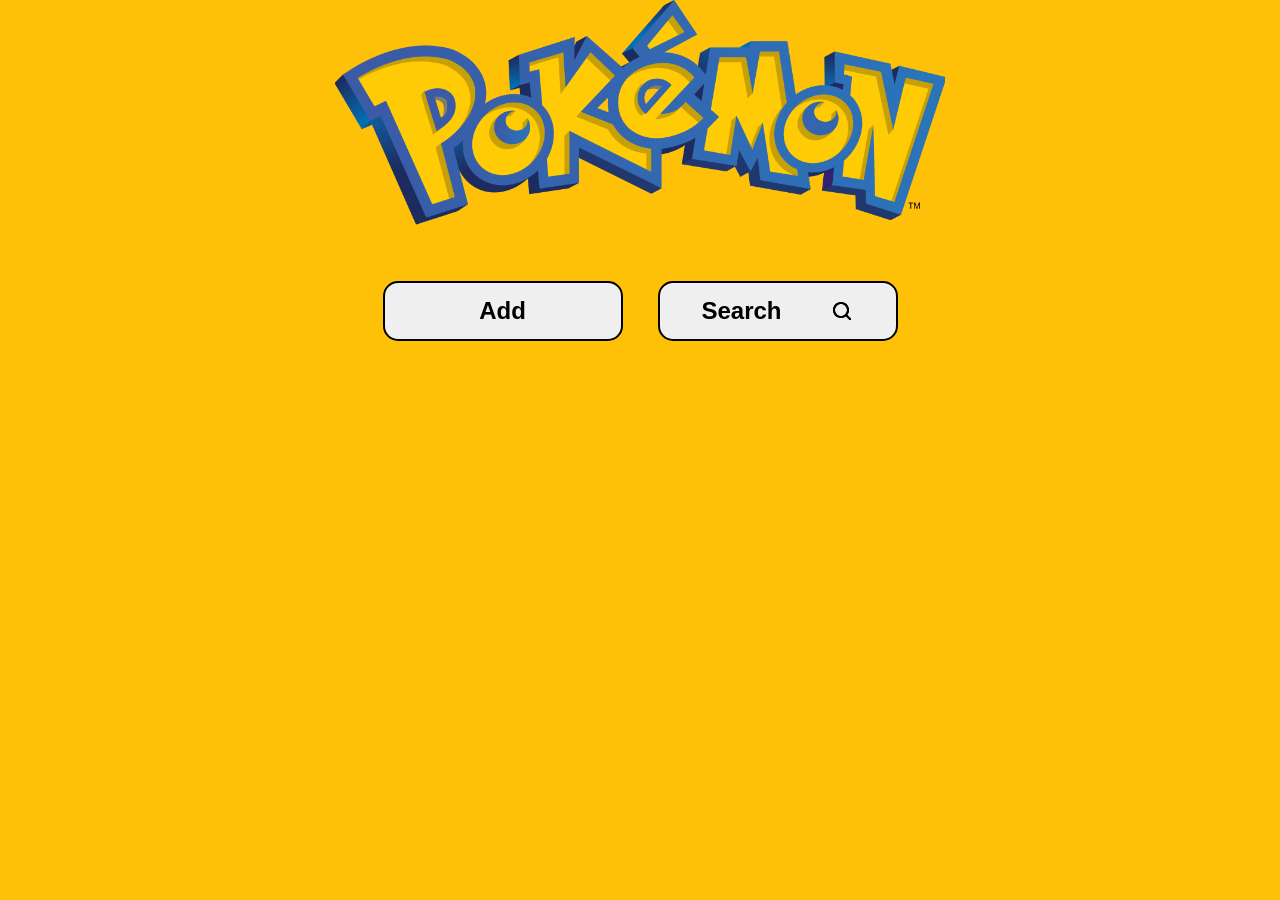
==== index.html @ 60874d77 "add" ====
<!DOCTYPE html>
<html lang="ru">
<head>
    <meta charset="UTF-8">
    <meta http-equiv="X-UA-Compatible" content="IE=edge">
    <meta name="viewport" content="width=device-width, initial-scale=1.0">
    <link rel="stylesheet" href="./css/main.css">
    <link href="https://cdn.jsdelivr.net/npm/bootstrap@5.1.3/dist/css/bootstrap.min.css" rel="stylesheet" integrity="sha384-1BmE4kWBq78iYhFldvKuhfTAU6auU8tT94WrHftjDbrCEXSU1oBoqyl2QvZ6jIW3" crossorigin="anonymous">

    <title>Document</title>
</head>

<body class="bg-warning ">
    <header>
        <div class="header_inner  d-flex justify-content-center">
            <h1><a href="/" class="logo"><svg width="610" height="225" viewBox="0 0 610 225" fill="none" xmlns="http://www.w3.org/2000/svg" xmlns:xlink="http://www.w3.org/1999/xlink">
                <rect width="610" height="225" fill="url(#pattern0)"/>
                <defs>
                <pattern id="pattern0" patternContentUnits="objectBoundingBox" width="1" height="1">
                <use xlink:href="#image0_1_24" transform="translate(-0.000934905) scale(0.000978388 0.00265252)"/>
                </pattern>
                <image id="image0_1_24" width="1024" height="377" xlink:href="[data-uri]"/>
                </defs>
                </svg>
                </a></h1>
        </div>
    </header>
    <section class="section-1">
            <div class="pokemon bg-warning">
    <div  class="pokemon_buttons p-5">
        <div data-btnadd class="addbutton">
        <button  class="pokemon_buttons_add">Add</button>
        </div>
        <div  data-btnsearch class="search"><button  class="pokemon_buttons_search"><a href="http://" style="text-decoration: none; color:black" >Search<svg class="mb-1 ms-5 search-item" width="24" height="24" viewBox="0 0 24 24" fill="none" xmlns="http://www.w3.org/2000/svg">
            <path fill-rule="evenodd" clip-rule="evenodd" d="M5 11C5 7.691 7.691 5 11 5C14.309 5 17 7.691 17 11C17 14.309 14.309 17 11 17C7.691 17 5 14.309 5 11ZM20.707 19.293L17.312 15.897C18.365 14.543 19 12.846 19 11C19 6.589 15.411 3 11 3C6.589 3 3 6.589 3 11C3 15.411 6.589 19 11 19C12.846 19 14.543 18.365 15.897 17.312L19.293 20.707C19.488 20.902 19.744 21 20 21C20.256 21 20.512 20.902 20.707 20.707C21.098 20.316 21.098 19.684 20.707 19.293Z" fill="black"/>
            <mask id="mask0_1_25" style="mask-type:luminance" maskUnits="userSpaceOnUse" x="3" y="3" width="19" height="18">
            <path fill-rule="evenodd" clip-rule="evenodd" d="M5 11C5 7.691 7.691 5 11 5C14.309 5 17 7.691 17 11C17 14.309 14.309 17 11 17C7.691 17 5 14.309 5 11ZM20.707 19.293L17.312 15.897C18.365 14.543 19 12.846 19 11C19 6.589 15.411 3 11 3C6.589 3 3 6.589 3 11C3 15.411 6.589 19 11 19C12.846 19 14.543 18.365 15.897 17.312L19.293 20.707C19.488 20.902 19.744 21 20 21C20.256 21 20.512 20.902 20.707 20.707C21.098 20.316 21.098 19.684 20.707 19.293Z" fill="white"/>
            </mask>
            <g mask="url(#mask0_1_25)">
            <rect width="24" height="24" fill="black"/>
            </g>
            </svg>
            </a></button></div>
        
    </div>
    <ul data-cards class="pokemon_cards">
    
    </ul>
</div>

</section>
<script src="./js/pokemon.js"></script>   
<script src="./js/app.js"></script>   
</body>
</html>
---- css/main.css ----
* {
  box-sizing: border-box;
}

body {
  margin: 0;
  padding: 0;
  @import url("https://fonts.googleapis.com/css2?family=Barlow:wght@400;700&family=Fraunces:opsz,wght@9..144,900&family=Quicksand:wght@700&family=Roboto:wght@400;500;700&family=Work+Sans:ital,wght@1,200&display=swap");
}

@media (max-width: 834px) {
  .header_inner {
    display: flex;
    flex-direction: row;
    align-items: center;
    justify-content: center;
    padding: 0px;
  }
}

.pokemon {
  display: flex;
  flex-direction: column;
  align-items: center;
}
.pokemon_buttons {
  display: flex;
  gap: 35px;
}
@media (max-width: 834px) {
  .pokemon_buttons {
    gap: 20px;
  }
}
@media (max-width: 375px) {
  .pokemon_buttons {
    gap: 10px;
  }
}
.pokemon_buttons_add {
  width: 240px;
  height: 60px;
  font-family: "Roboto", sans-serif;
  font-weight: 700;
  font-size: 24px;
  border: 2px solid #000000;
  border-radius: 15px;
}
@media (max-width: 834px) {
  .pokemon_buttons_add {
    width: 100px;
    height: 25px;
    display: flex;
    justify-content: center;
    align-items: center;
    font-size: 15px;
  }
}
.pokemon_buttons_search {
  width: 240px;
  height: 60px;
  font-family: "Roboto", sans-serif;
  font-weight: 700;
  font-size: 24px;
  border: 2px solid #000000;
  border-radius: 15px;
}
@media (max-width: 834px) {
  .pokemon_buttons_search {
    padding: 0;
    margin: 0;
    width: 100px;
    height: 25px;
    display: flex;
    justify-content: center;
    align-items: center;
    font-size: 10px;
  }
}
@media (max-width: 834px) and (max-width: 834px) {
  .pokemon_buttons_search .search-item {
    width: 10px;
    height: 10px;
    margin-right: 3px;
  }
}
.pokemon_cards {
  display: flex;
  flex-wrap: wrap;
  justify-content: space-around;
  gap: 25px;
}
.pokemon_cards li {
  display: flex;
  flex-direction: column;
  text-decoration: none;
  width: 307px;
  height: 423px;
  background: #ffffff;
  border: 2px solid #000000;
  border-radius: 20px;
  position: relative;
}
.pokemon_cards li .textcontent {
  display: flex;
  flex-direction: column;
  border-top: 2px solid black;
  width: 307px;
  position: absolute;
  bottom: 0px;
  padding: 30px;
  line-height: 28px;
}
.pokemon_cards li .textcontent .name {
  font-family: "Roboto", sans-serif;
  font-weight: 700;
  font-size: 24px;
  margin-bottom: 0;
}
.pokemon_cards li .textcontent .name2 {
  font-family: "Roboto", sans-serif;
  font-weight: 500;
  font-size: 20px;
}
.pokemon_cards li .textcontent .weight {
  font-family: "Roboto", sans-serif;
  font-weight: 700;
  font-size: 24px;
}
.pokemon_cards li .imgcontent {
  display: flex;
  justify-content: center;
  align-items: center;
  padding-top: 50px;
}
.pokemon_cards li .imgcontent .img {
  display: flex;
  width: 157px;
  height: 157px;
}/*# sourceMappingURL=main.css.map */
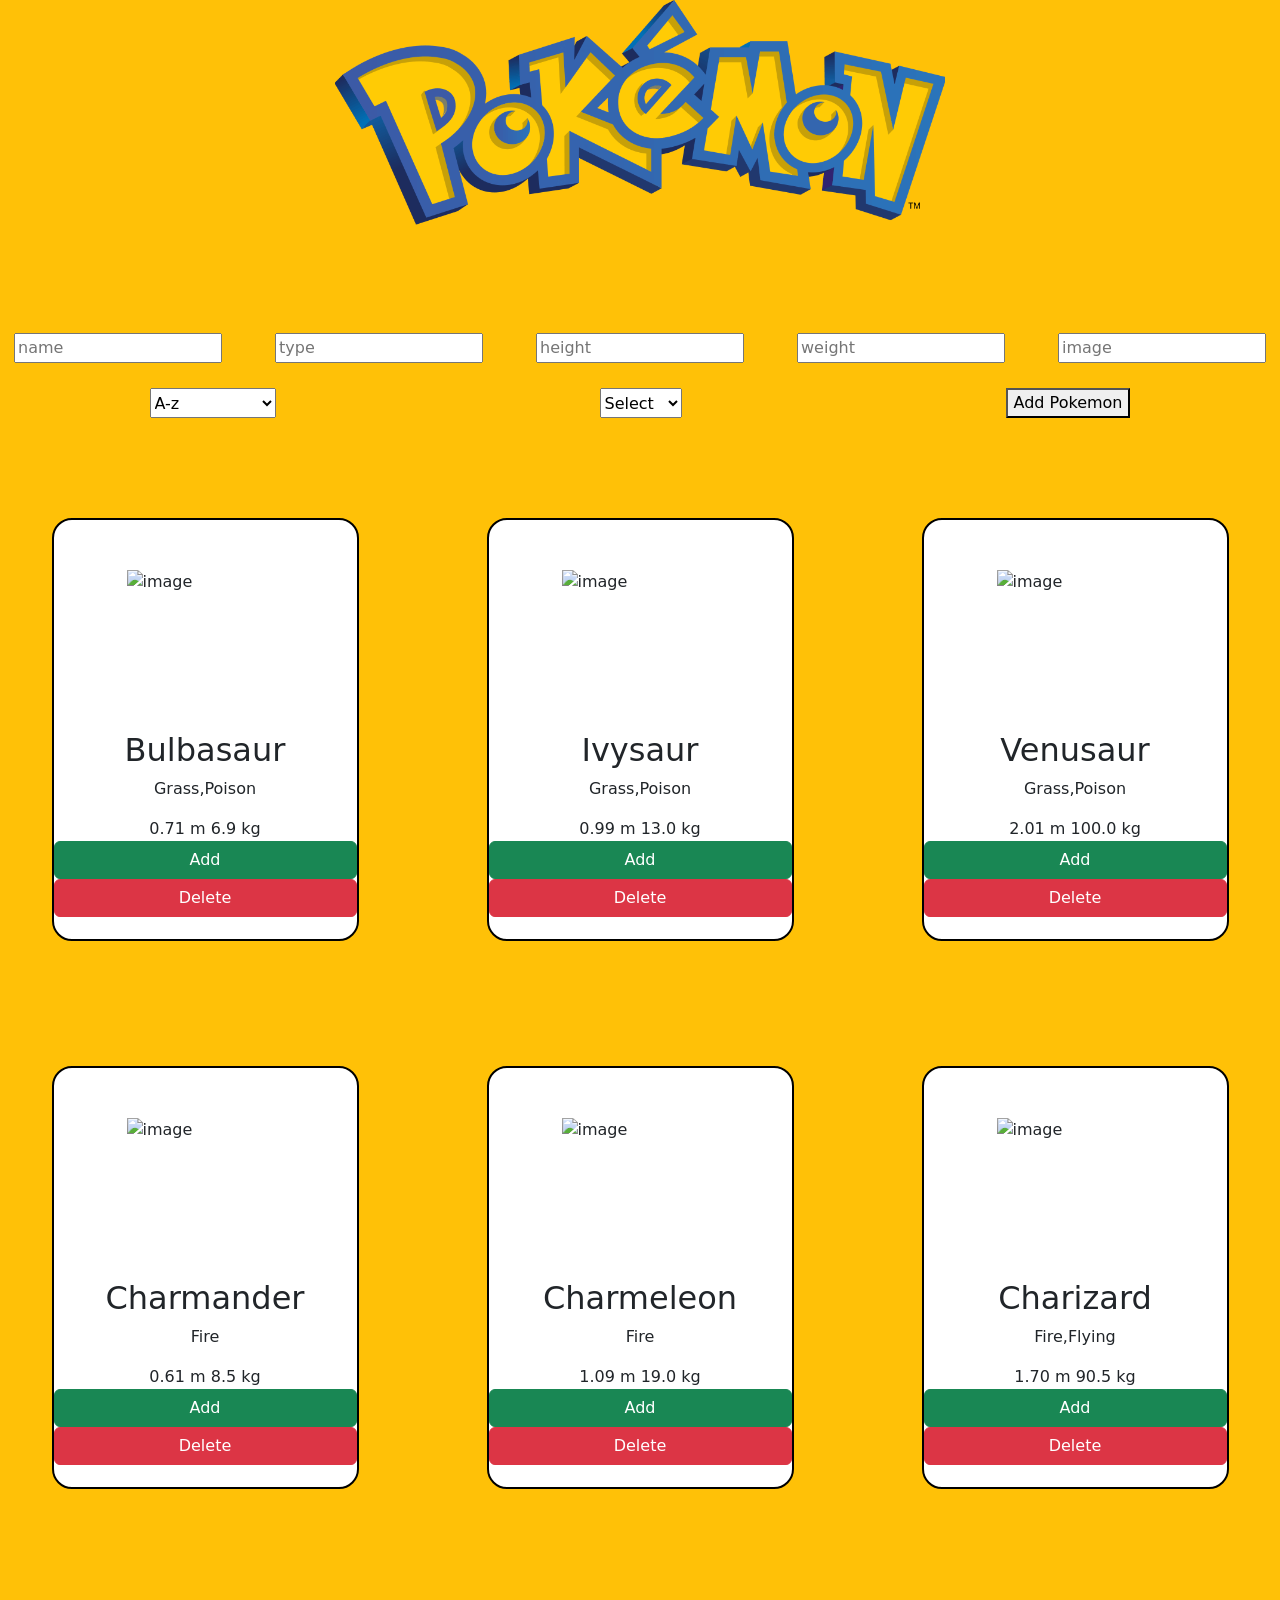
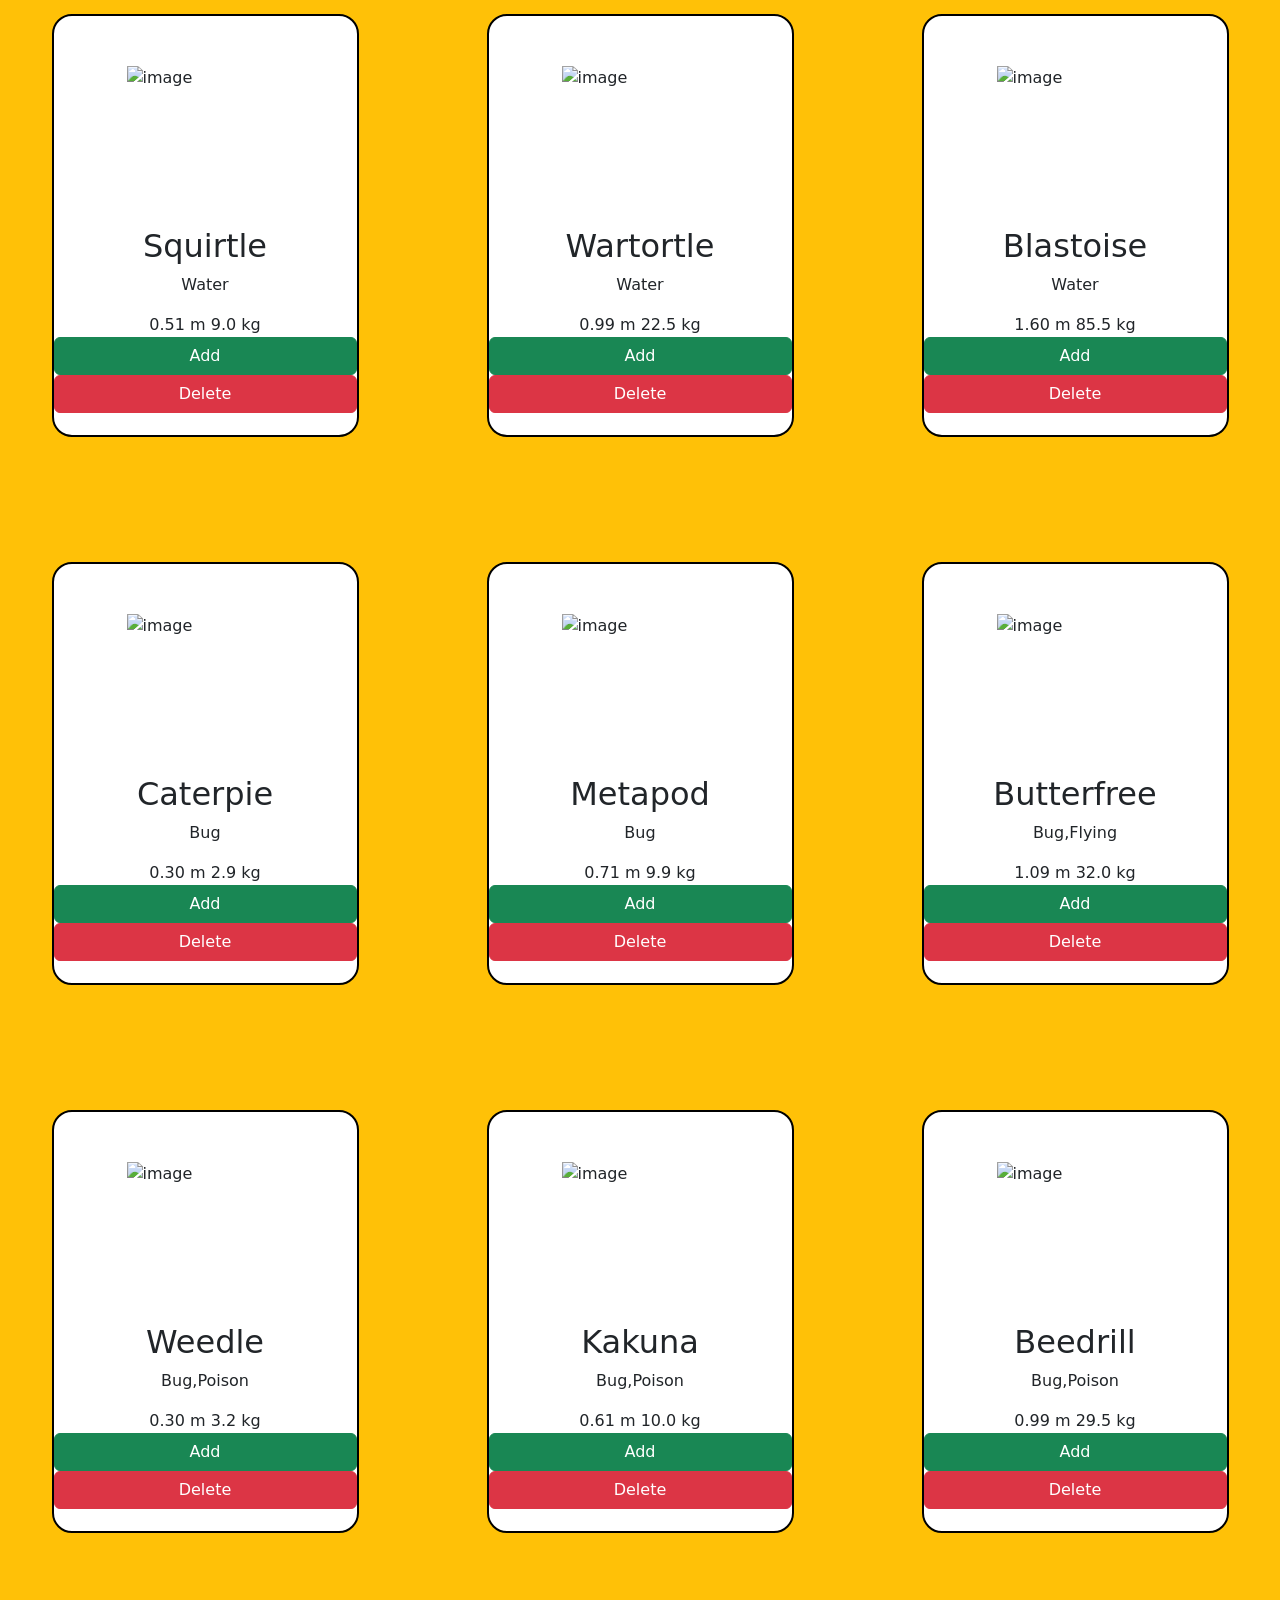
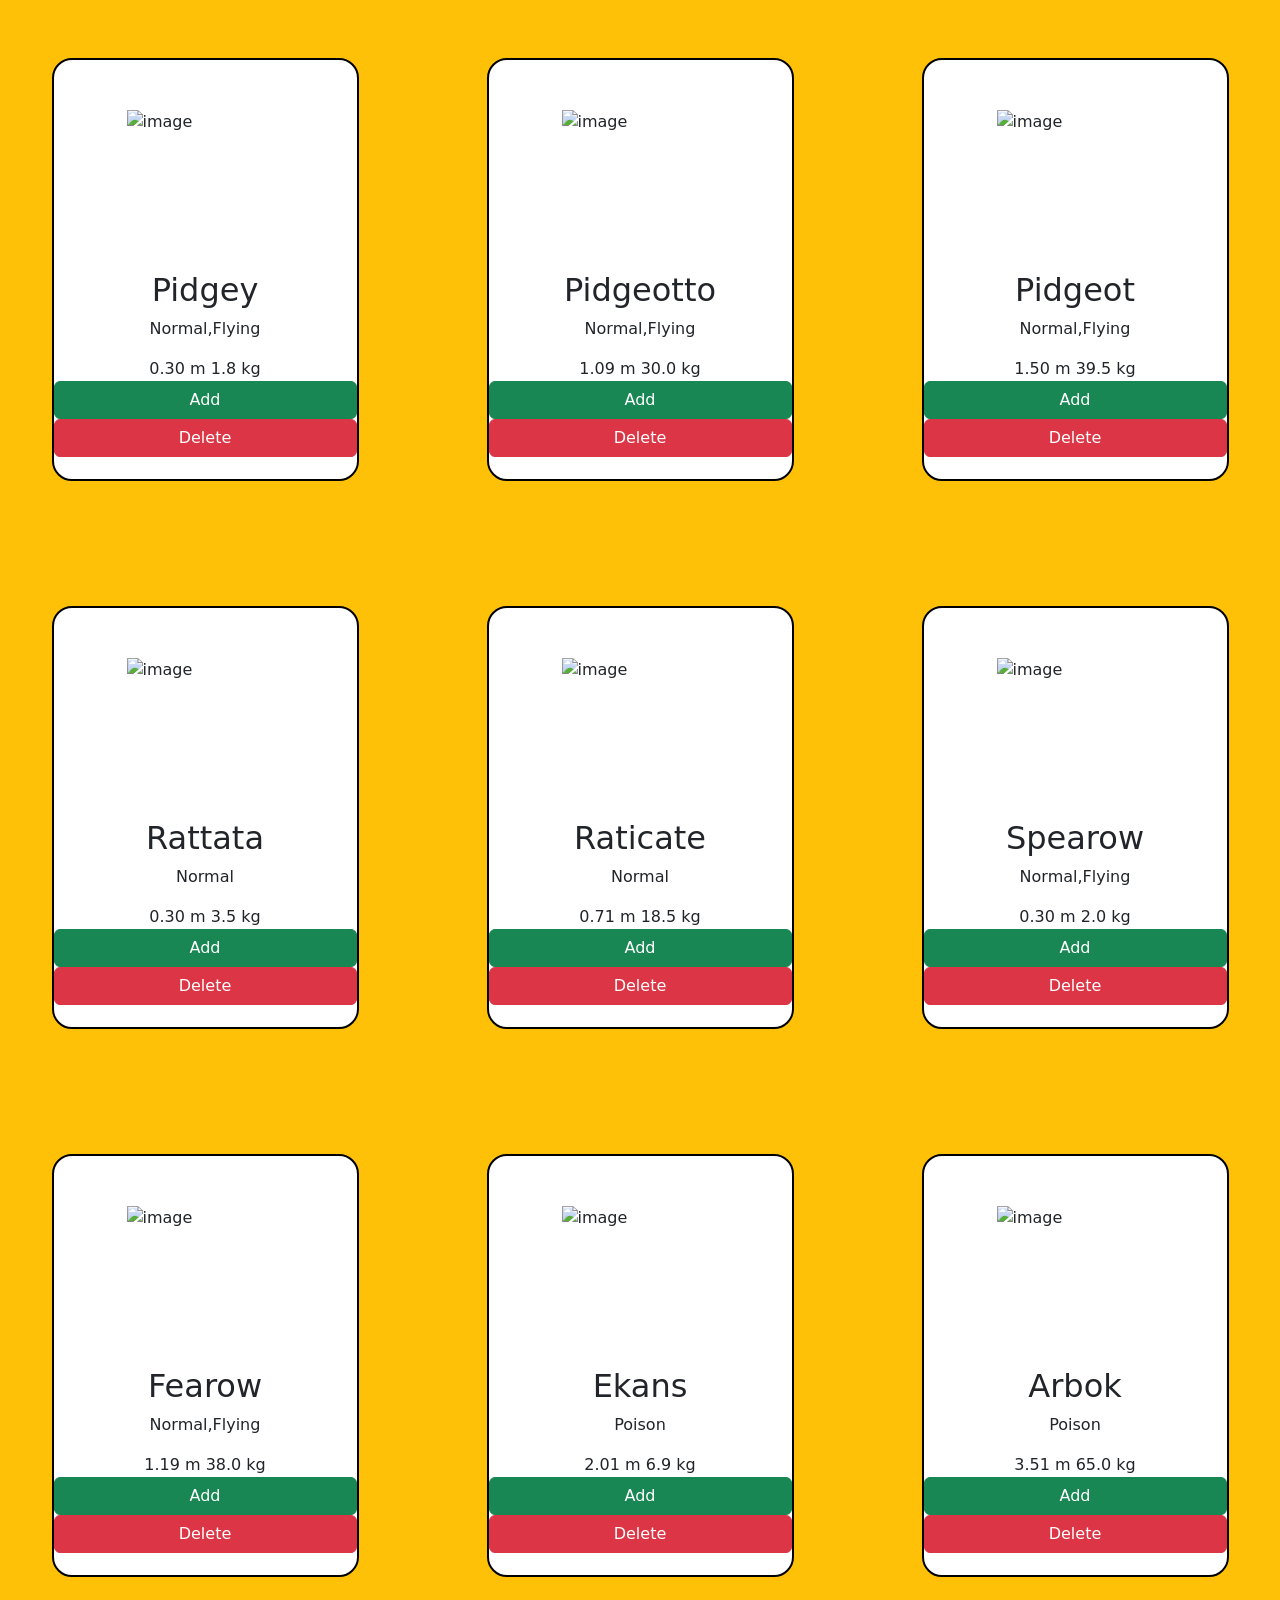
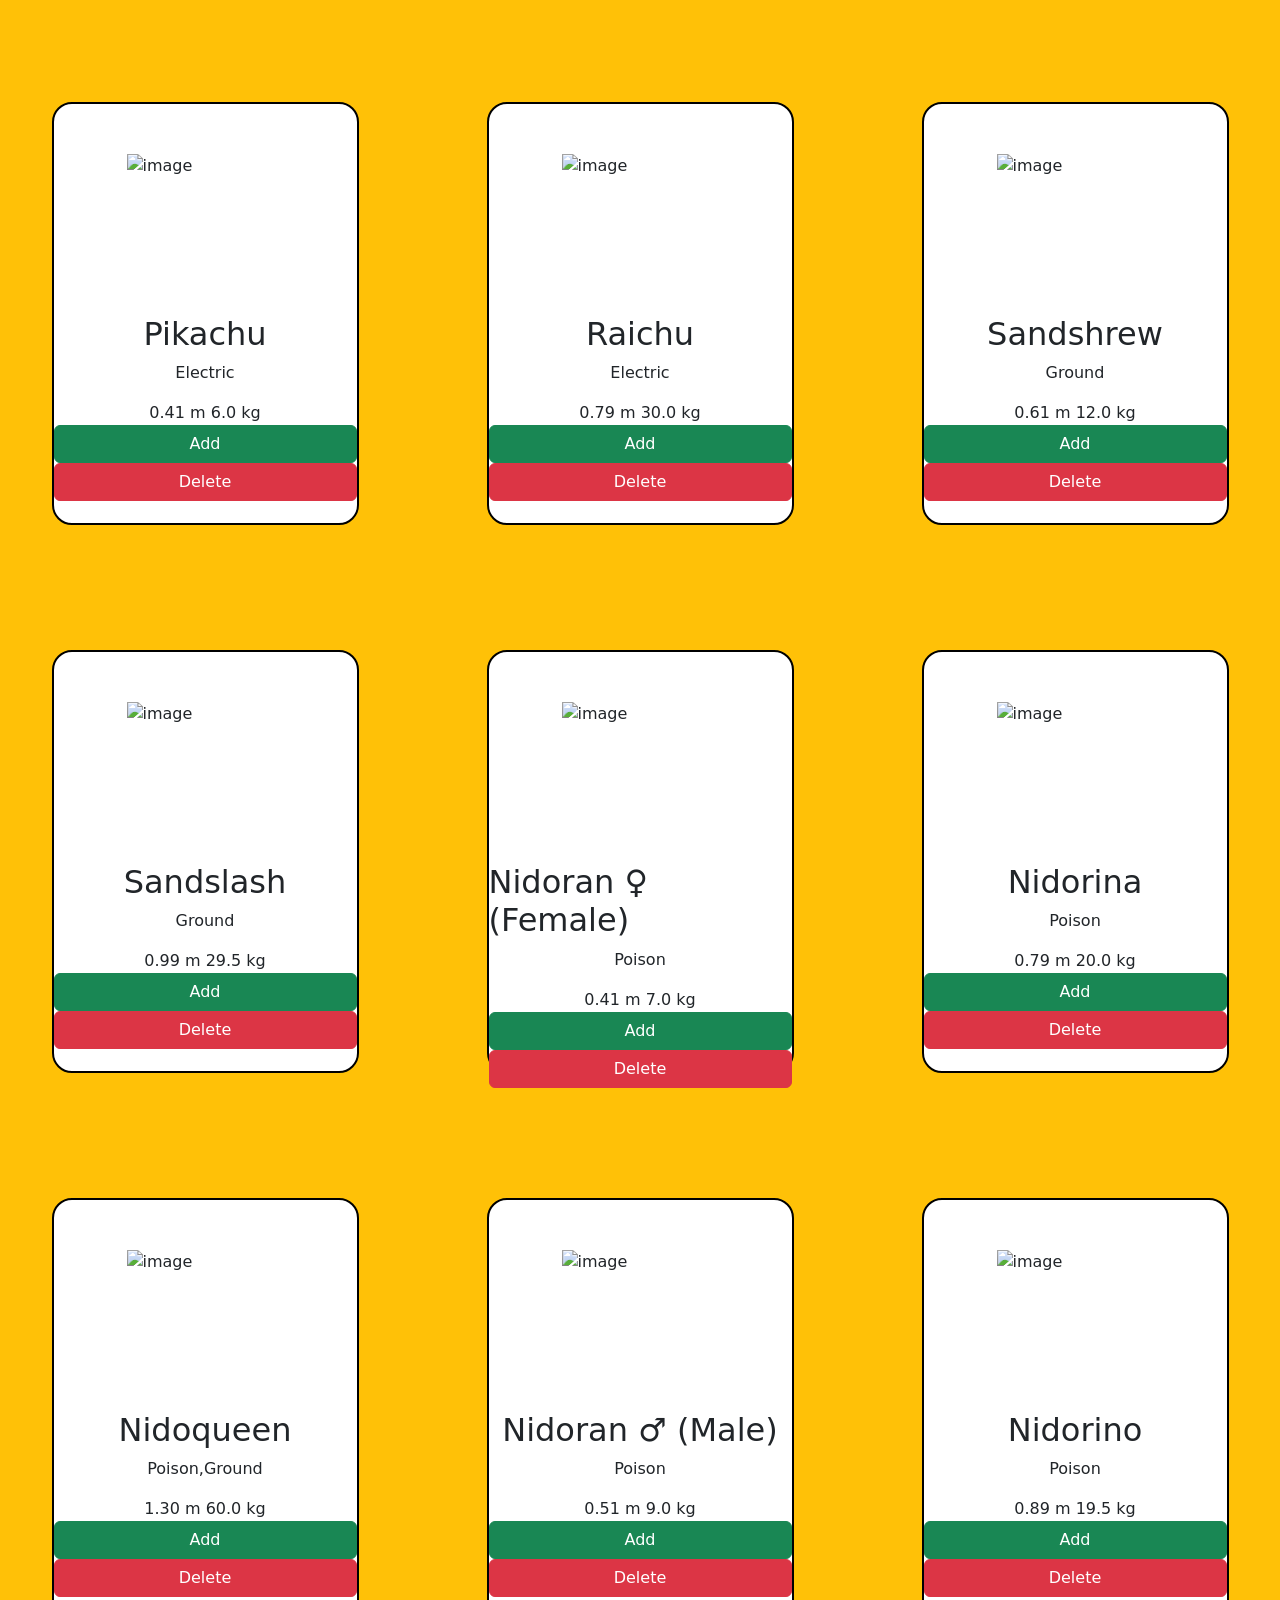
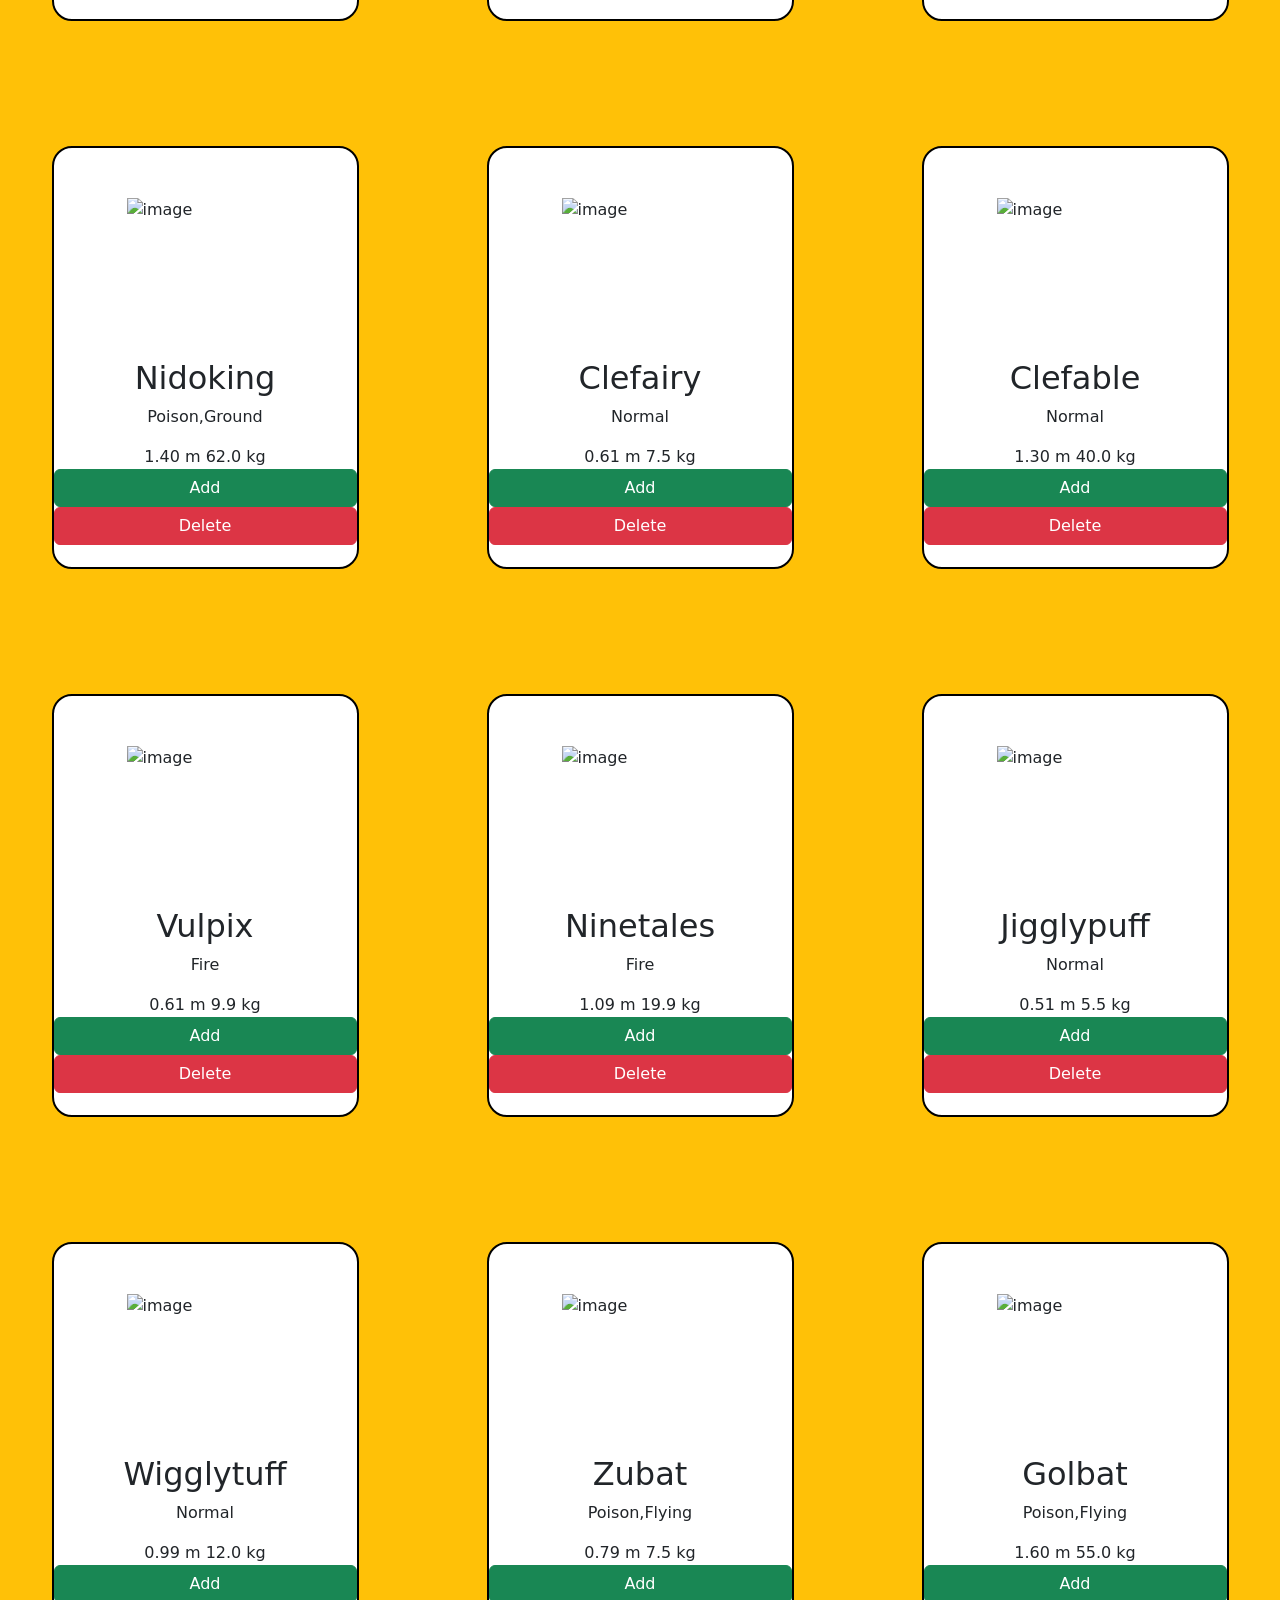
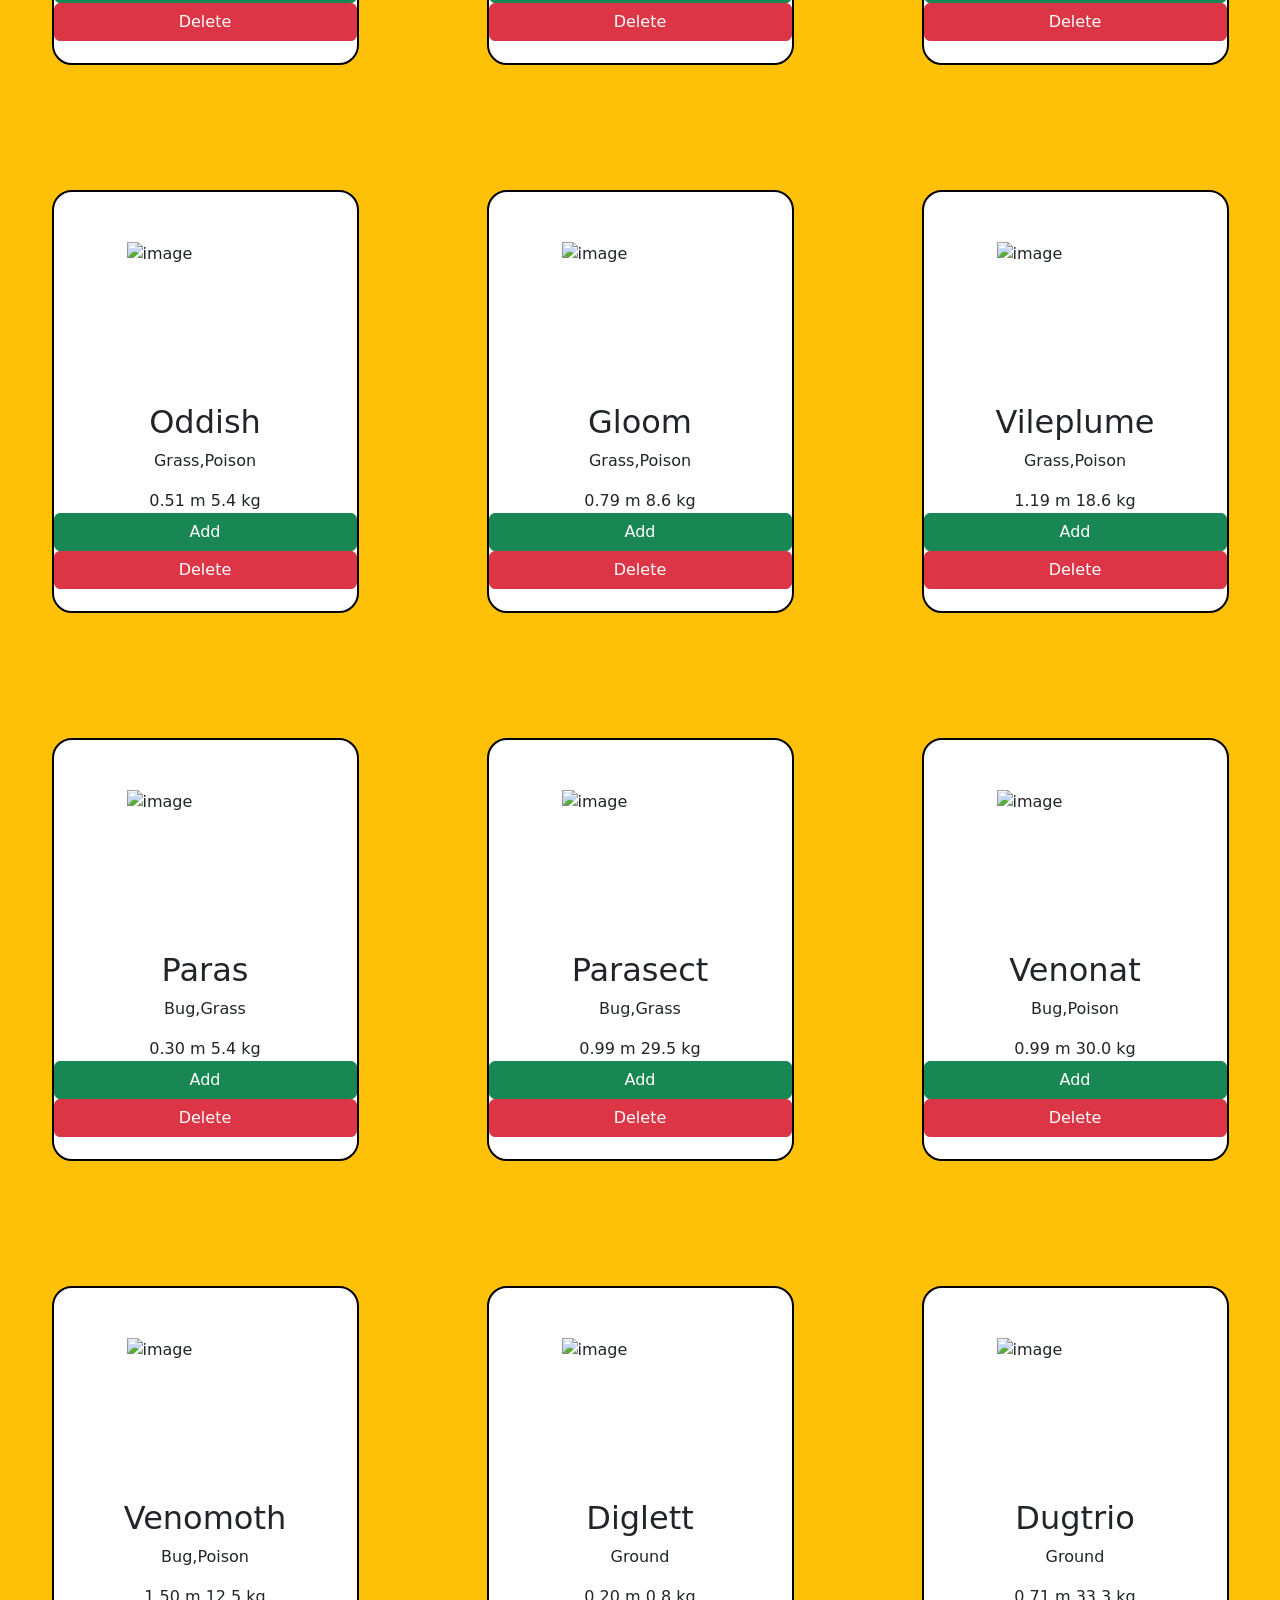
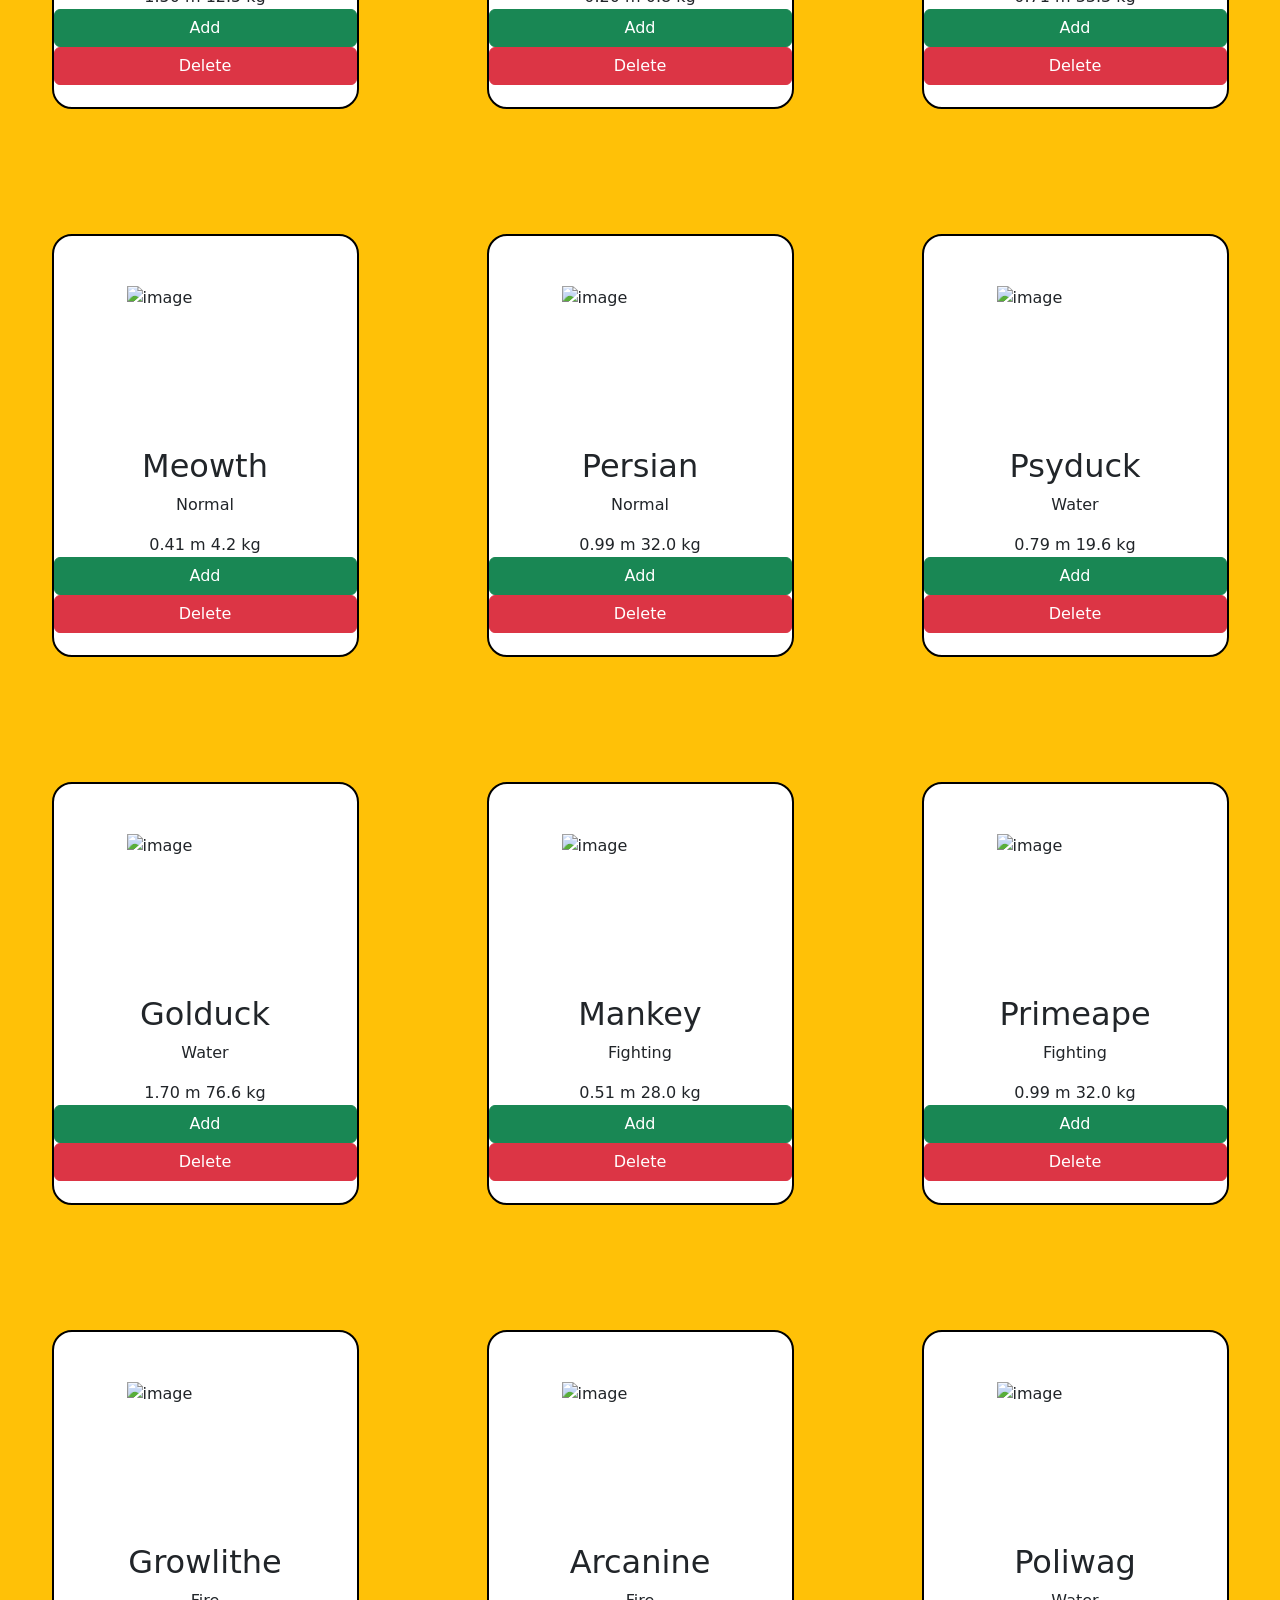
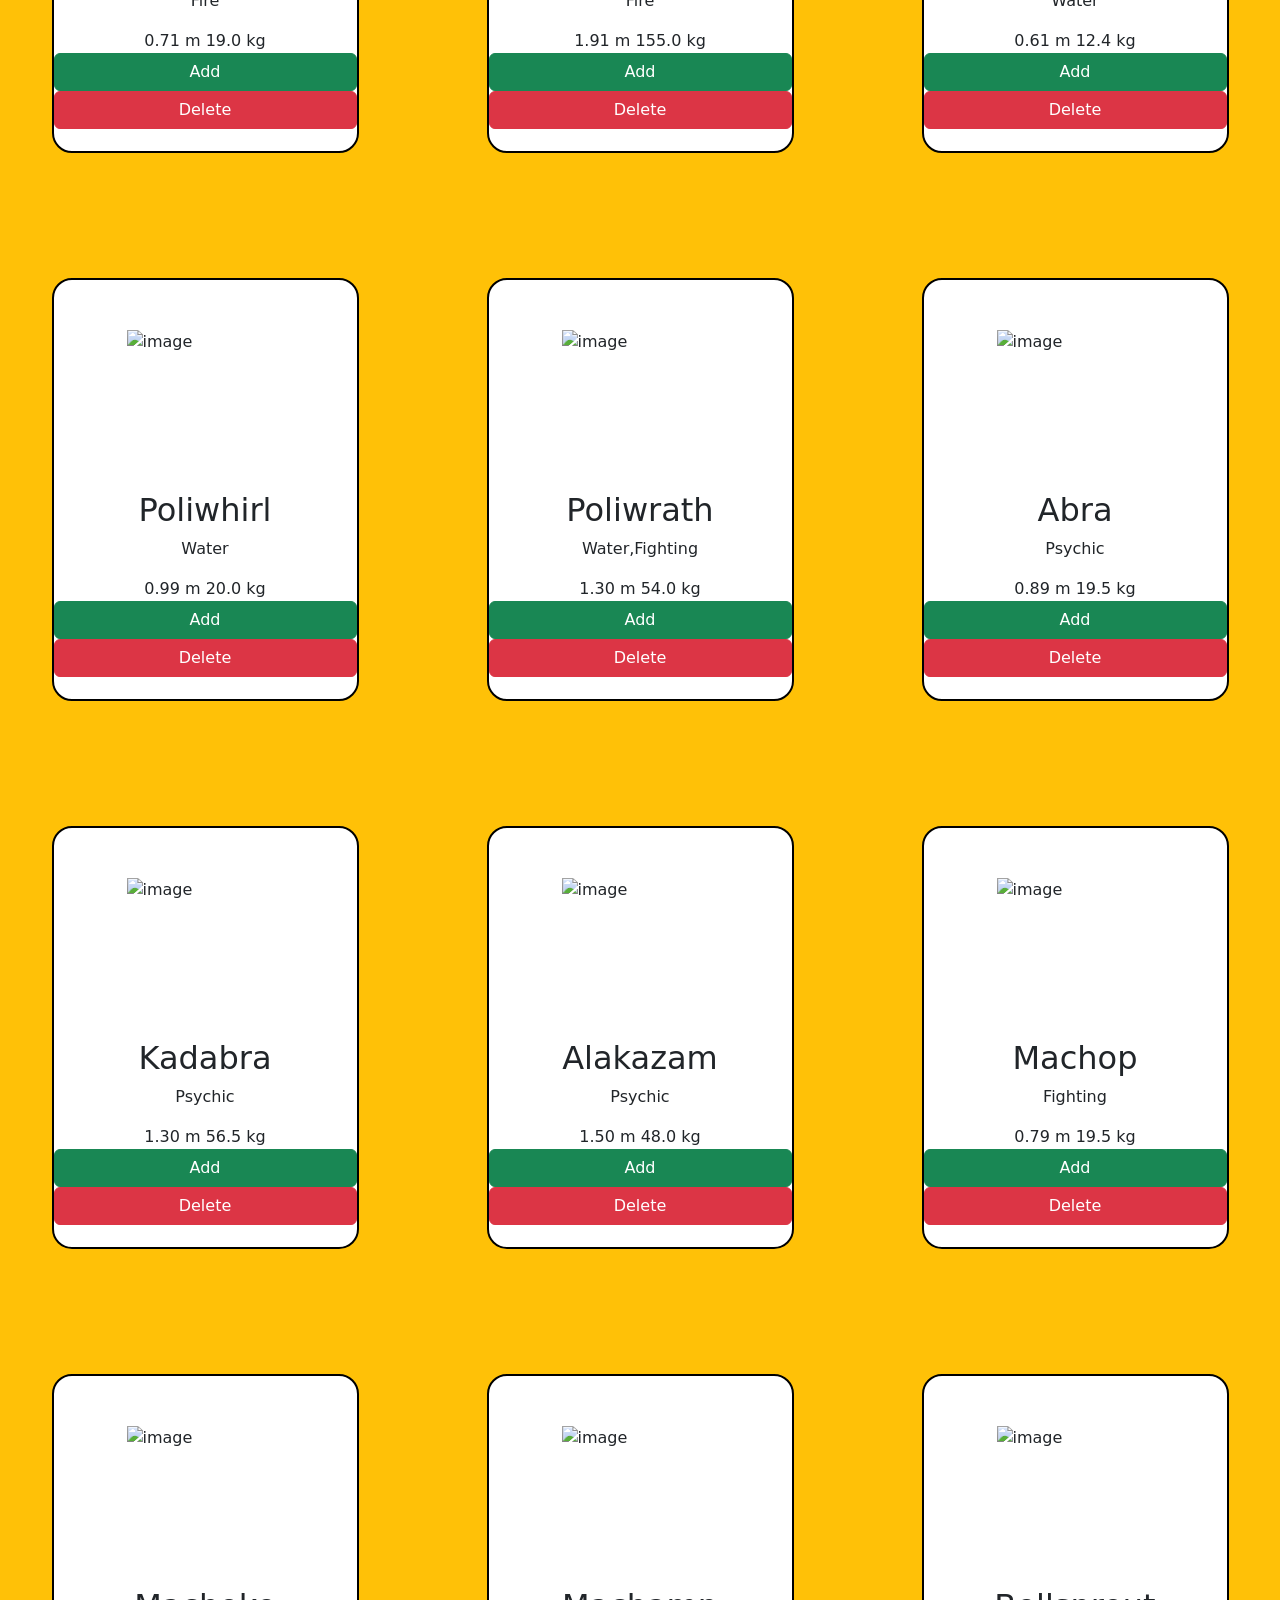
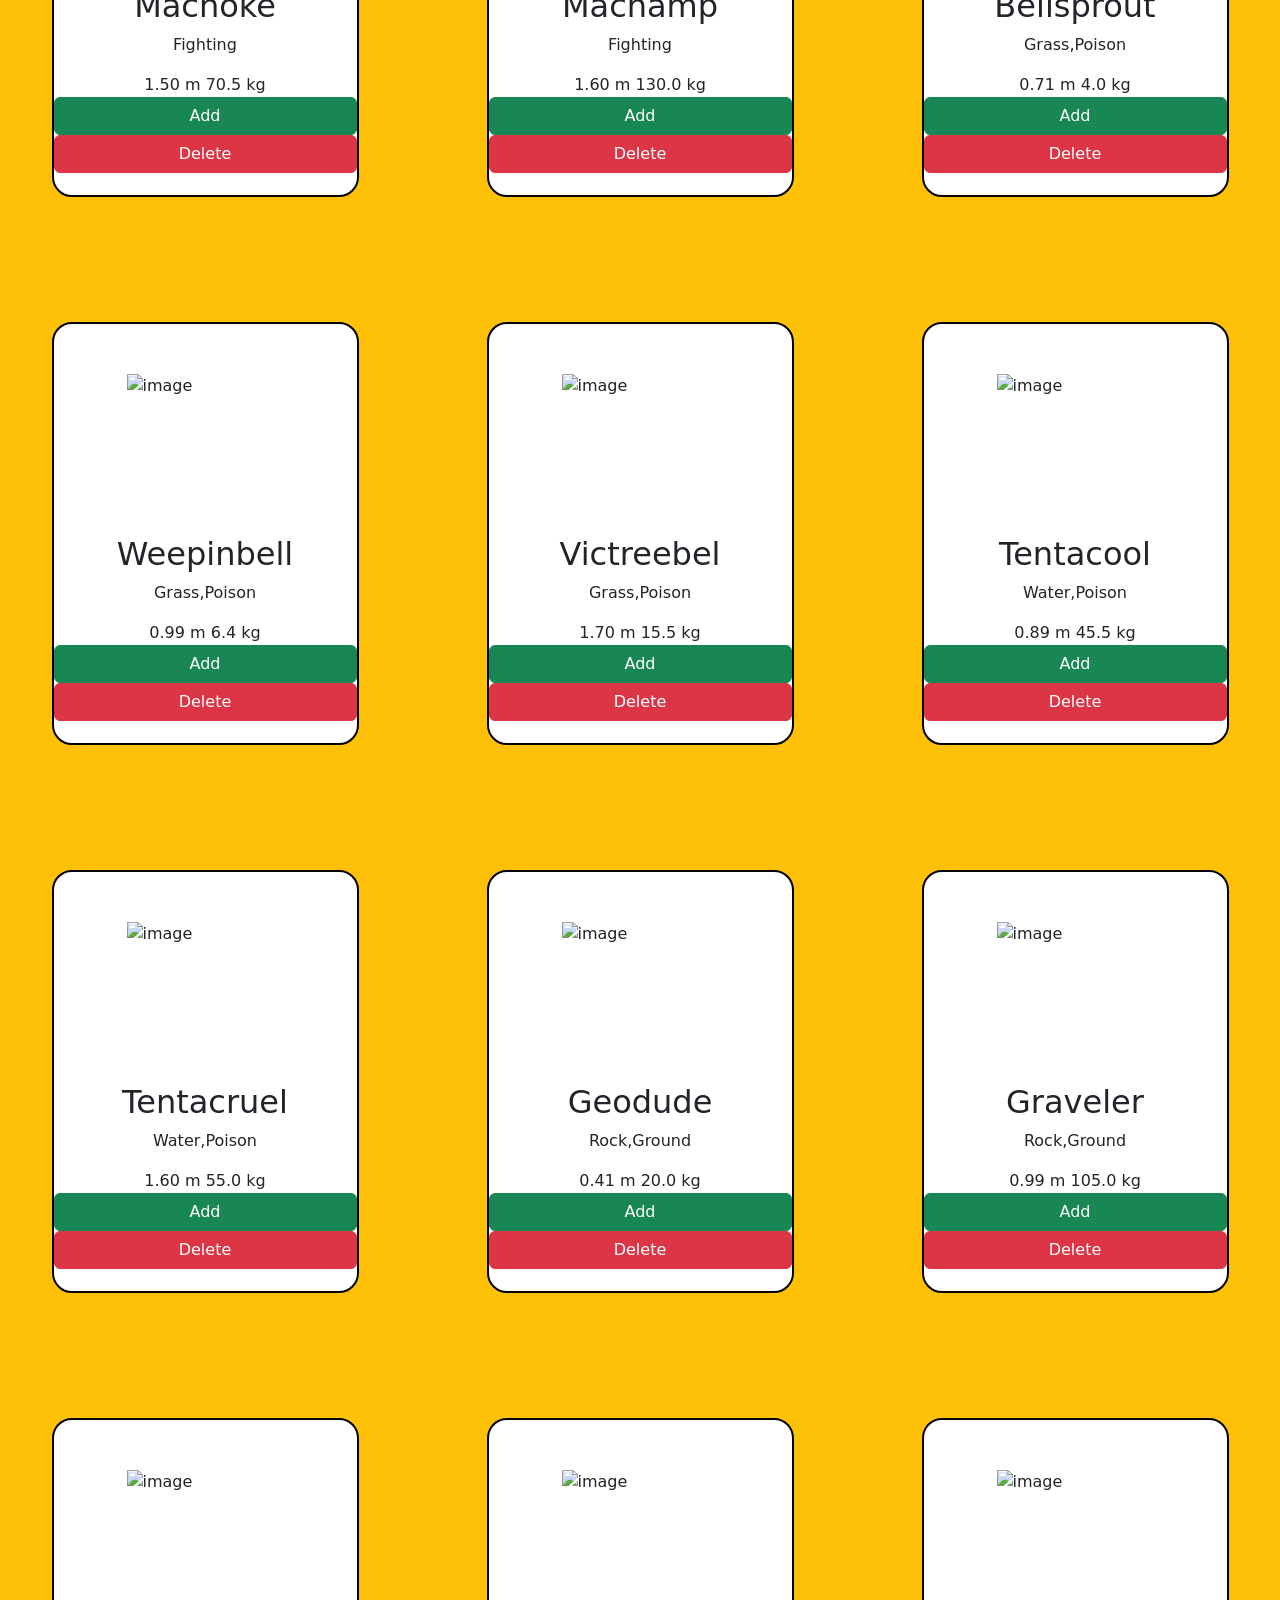
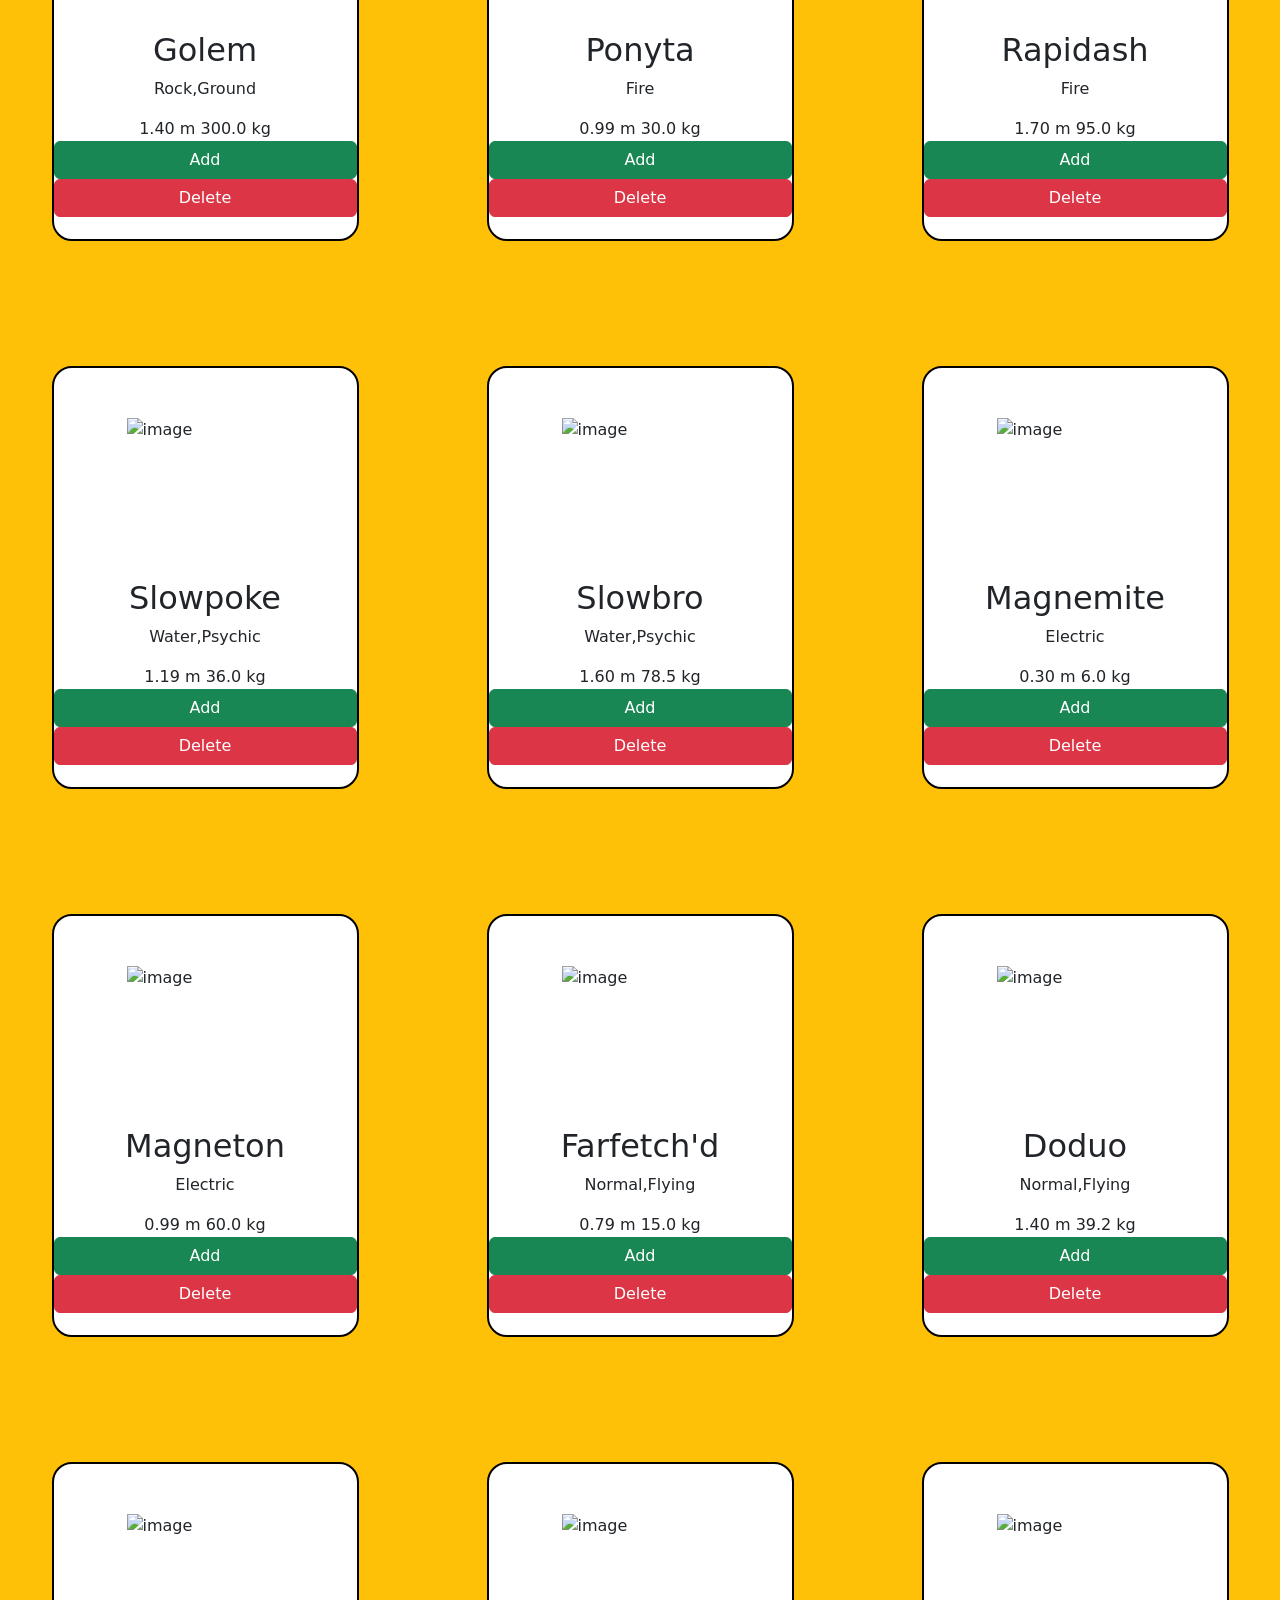
==== commit 1edb9d65: "pokemon-edit" ====
--- a/index.html
+++ b/index.html
@@ -1,55 +1,124 @@
 <!DOCTYPE html>
-<html lang="ru">
+<html lang="en">
+
 <head>
     <meta charset="UTF-8">
     <meta http-equiv="X-UA-Compatible" content="IE=edge">
     <meta name="viewport" content="width=device-width, initial-scale=1.0">
     <link rel="stylesheet" href="./css/main.css">
-    <link href="https://cdn.jsdelivr.net/npm/bootstrap@5.1.3/dist/css/bootstrap.min.css" rel="stylesheet" integrity="sha384-1BmE4kWBq78iYhFldvKuhfTAU6auU8tT94WrHftjDbrCEXSU1oBoqyl2QvZ6jIW3" crossorigin="anonymous">
+    <link href="https://cdn.jsdelivr.net/npm/bootstrap@5.1.3/dist/css/bootstrap.min.css" rel="stylesheet"
+        integrity="sha384-1BmE4kWBq78iYhFldvKuhfTAU6auU8tT94WrHftjDbrCEXSU1oBoqyl2QvZ6jIW3" crossorigin="anonymous">
 
     <title>Document</title>
 </head>
 
 <body class="bg-warning ">
     <header>
-        <div class="header_inner  d-flex justify-content-center">
-            <h1><a href="/" class="logo"><svg width="610" height="225" viewBox="0 0 610 225" fill="none" xmlns="http://www.w3.org/2000/svg" xmlns:xlink="http://www.w3.org/1999/xlink">
-                <rect width="610" height="225" fill="url(#pattern0)"/>
-                <defs>
-                <pattern id="pattern0" patternContentUnits="objectBoundingBox" width="1" height="1">
-                <use xlink:href="#image0_1_24" transform="translate(-0.000934905) scale(0.000978388 0.00265252)"/>
-                </pattern>
-                <image id="image0_1_24" width="1024" height="377" xlink:href="[data-uri]"/>
-                </defs>
-                </svg>
-                </a></h1>
+        <div class="container">
+            <div class="header_inner  d-flex justify-content-center">
+                <h1><a href="#" class="logo"><svg width="610" height="225" viewBox="0 0 610 225" fill="none"
+                            xmlns="http://www.w3.org/2000/svg" xmlns:xlink="http://www.w3.org/1999/xlink">
+                            <rect width="610" height="225" fill="url(#pattern0)" />
+                            <defs>
+                                <pattern id="pattern0" patternContentUnits="objectBoundingBox" width="1" height="1">
+                                    <use xlink:href="#image0_1_24"
+                                        transform="translate(-0.000934905) scale(0.000978388 0.00265252)" />
+                                </pattern>
+                                <image id="image0_1_24" width="1024" height="377"
+                                    xlink:href="[data-uri]" />
+                            </defs>
+                        </svg>
+                    </a></h1>
+            </div>
         </div>
     </header>
     <section class="section-1">
-            <div class="pokemon bg-warning">
-    <div  class="pokemon_buttons p-5">
-        <div data-btnadd class="addbutton">
-        <button  class="pokemon_buttons_add">Add</button>
+        <div class="pokemon bg-warning">
+            <!-- <div class="pokemon_buttons p-5"> --> 
+                
+                <!-- <div data-btnsearch class="search"><button class="pokemon_buttons_search"><a href="http://"
+                            style="text-decoration: none; color:black">Search<svg class="mb-1 ms-5 search-item"
+                                width="24" height="24" viewBox="0 0 24 24" fill="none"
+                                xmlns="http://www.w3.org/2000/svg">
+                                <path fill-rule="evenodd" clip-rule="evenodd"
+                                    d="M5 11C5 7.691 7.691 5 11 5C14.309 5 17 7.691 17 11C17 14.309 14.309 17 11 17C7.691 17 5 14.309 5 11ZM20.707 19.293L17.312 15.897C18.365 14.543 19 12.846 19 11C19 6.589 15.411 3 11 3C6.589 3 3 6.589 3 11C3 15.411 6.589 19 11 19C12.846 19 14.543 18.365 15.897 17.312L19.293 20.707C19.488 20.902 19.744 21 20 21C20.256 21 20.512 20.902 20.707 20.707C21.098 20.316 21.098 19.684 20.707 19.293Z"
+                                    fill="black" />
+                                <mask id="mask0_1_25" style="mask-type:luminance" maskUnits="userSpaceOnUse" x="3" y="3"
+                                    width="19" height="18">
+                                    <path fill-rule="evenodd" clip-rule="evenodd"
+                                        d="M5 11C5 7.691 7.691 5 11 5C14.309 5 17 7.691 17 11C17 14.309 14.309 17 11 17C7.691 17 5 14.309 5 11ZM20.707 19.293L17.312 15.897C18.365 14.543 19 12.846 19 11C19 6.589 15.411 3 11 3C6.589 3 3 6.589 3 11C3 15.411 6.589 19 11 19C12.846 19 14.543 18.365 15.897 17.312L19.293 20.707C19.488 20.902 19.744 21 20 21C20.256 21 20.512 20.902 20.707 20.707C21.098 20.316 21.098 19.684 20.707 19.293Z"
+                                        fill="white" />
+                                </mask>
+                                <g mask="url(#mask0_1_25)">
+                                    <rect width="24" height="24" fill="black" />
+                                </g>
+                            </svg>
+                        </a></button></div>
+            </div>
+            
+                -->
+            
+            <form data-form>
+            <div class = form-cards>
+            <input type="text" data-name-pokemon placeholder="name">
+            <input type="text" data-type-pokemon placeholder="type">
+            <input type="text" data-height-pokemon placeholder="height">
+            <input type="text" data-weight-pokemon placeholder="weight">
+            <input type="text" data-img-url-pokemon placeholder="image">
+            <select data-sort-pokemon>
+                <option value="A-z">A-z</option>
+                <option>z-A</option>
+                <option>Weight up</option>
+                <option>Weight down</option>
+                <option>Height up</option>
+                <option>Height down</option>
+            </select>
+            <select data-select-pokemon >
+                <option>Select</option>
+                <option>Electric</option>
+                <option>Fire</option>
+                <option>Water</option>
+                <option>Bug</option>
+                <option>Normal</optionr>
+                <option>Flying</option>
+                <option>Poison</option>
+                <option>Ground</option>
+                <option>Grass</option>
+                <option>Psychic</option>
+                <option>Ice</option>
+                <option>Rock</option>
+            </select>
+            <!-- <input type="search" data-search-pokemon placeholder="search-pokemon"> -->
+            <button type="submit">Add Pokemon</button>
         </div>
-        <div  data-btnsearch class="search"><button  class="pokemon_buttons_search"><a href="http://" style="text-decoration: none; color:black" >Search<svg class="mb-1 ms-5 search-item" width="24" height="24" viewBox="0 0 24 24" fill="none" xmlns="http://www.w3.org/2000/svg">
-            <path fill-rule="evenodd" clip-rule="evenodd" d="M5 11C5 7.691 7.691 5 11 5C14.309 5 17 7.691 17 11C17 14.309 14.309 17 11 17C7.691 17 5 14.309 5 11ZM20.707 19.293L17.312 15.897C18.365 14.543 19 12.846 19 11C19 6.589 15.411 3 11 3C6.589 3 3 6.589 3 11C3 15.411 6.589 19 11 19C12.846 19 14.543 18.365 15.897 17.312L19.293 20.707C19.488 20.902 19.744 21 20 21C20.256 21 20.512 20.902 20.707 20.707C21.098 20.316 21.098 19.684 20.707 19.293Z" fill="black"/>
-            <mask id="mask0_1_25" style="mask-type:luminance" maskUnits="userSpaceOnUse" x="3" y="3" width="19" height="18">
-            <path fill-rule="evenodd" clip-rule="evenodd" d="M5 11C5 7.691 7.691 5 11 5C14.309 5 17 7.691 17 11C17 14.309 14.309 17 11 17C7.691 17 5 14.309 5 11ZM20.707 19.293L17.312 15.897C18.365 14.543 19 12.846 19 11C19 6.589 15.411 3 11 3C6.589 3 3 6.589 3 11C3 15.411 6.589 19 11 19C12.846 19 14.543 18.365 15.897 17.312L19.293 20.707C19.488 20.902 19.744 21 20 21C20.256 21 20.512 20.902 20.707 20.707C21.098 20.316 21.098 19.684 20.707 19.293Z" fill="white"/>
-            </mask>
-            <g mask="url(#mask0_1_25)">
-            <rect width="24" height="24" fill="black"/>
-            </g>
-            </svg>
-            </a></button></div>
-        
-    </div>
-    <ul data-cards class="pokemon_cards">
-    
-    </ul>
-</div>
+    </form>
+           <div class="add" data-add-box-pokemon>
 
-</section>
-<script src="./js/pokemon.js"></script>   
-<script src="./js/app.js"></script>   
+           </div>
+
+           <template data-template-card class="template-cl">
+            <div class="card">
+                <div data-img-card class="imgcontent"><img src="" alt="image" class="img"></div>
+                <div class="textcontent mb-1"></div>
+                <div data-card ></div>
+                <h2></h2>
+                <p></p>
+                <div class="rate mb-0">
+                    <span data-pokemon-height></span>
+                    <span data-pokemon-weight></span>
+                </div>
+     
+
+             <button data-favourite-button type="button" class="btn btn-success w-100">Add</button>
+                <button data-delete-button type="button" class="btn btn-danger w-100 ">Delete</button>
+            </div>  
+           </template>
+         
+        </div>
+
+    </section>
+    <script src="./js/pokemon.js"></script>
+    <script src="./js/app.js"></script>
 </body>
+
 </html>
--- a/css/main.css
+++ b/css/main.css
@@ -23,77 +23,27 @@
   flex-direction: column;
   align-items: center;
 }
-.pokemon_buttons {
-  display: flex;
-  gap: 35px;
+.pokemon form {
+  margin-top: 100px;
 }
-@media (max-width: 834px) {
-  .pokemon_buttons {
-    gap: 20px;
-  }
-}
-@media (max-width: 375px) {
-  .pokemon_buttons {
-    gap: 10px;
-  }
-}
-.pokemon_buttons_add {
-  width: 240px;
-  height: 60px;
-  font-family: "Roboto", sans-serif;
-  font-weight: 700;
-  font-size: 24px;
-  border: 2px solid #000000;
-  border-radius: 15px;
-}
-@media (max-width: 834px) {
-  .pokemon_buttons_add {
-    width: 100px;
-    height: 25px;
-    display: flex;
-    justify-content: center;
-    align-items: center;
-    font-size: 15px;
-  }
-}
-.pokemon_buttons_search {
-  width: 240px;
-  height: 60px;
-  font-family: "Roboto", sans-serif;
-  font-weight: 700;
-  font-size: 24px;
-  border: 2px solid #000000;
-  border-radius: 15px;
-}
-@media (max-width: 834px) {
-  .pokemon_buttons_search {
-    padding: 0;
-    margin: 0;
-    width: 100px;
-    height: 25px;
-    display: flex;
-    justify-content: center;
-    align-items: center;
-    font-size: 10px;
-  }
-}
-@media (max-width: 834px) and (max-width: 834px) {
-  .pokemon_buttons_search .search-item {
-    width: 10px;
-    height: 10px;
-    margin-right: 3px;
-  }
-}
-.pokemon_cards {
+.pokemon form .form-cards {
   display: flex;
   flex-wrap: wrap;
   justify-content: space-around;
   gap: 25px;
 }
-.pokemon_cards li {
+.pokemon .add {
+  display: flex;
+  flex-wrap: wrap;
+  justify-content: space-around;
+  gap: 25px;
+}
+.pokemon .card {
+  margin-top: 100px;
   display: flex;
   flex-direction: column;
   text-decoration: none;
+  align-items: center;
   width: 307px;
   height: 423px;
   background: #ffffff;
@@ -101,40 +51,30 @@
   border-radius: 20px;
   position: relative;
 }
-.pokemon_cards li .textcontent {
+.pokemon .card .imgcontent {
   display: flex;
-  flex-direction: column;
-  border-top: 2px solid black;
-  width: 307px;
-  position: absolute;
-  bottom: 0px;
-  padding: 30px;
-  line-height: 28px;
+  justify-content: center;
+  align-items: center;
+  padding-top: 50px;
 }
-.pokemon_cards li .textcontent .name {
+.pokemon .card .imgcontent .img {
+  display: flex;
+  width: 157px;
+  height: 157px;
+}
+.pokemon .card .name {
   font-family: "Roboto", sans-serif;
   font-weight: 700;
   font-size: 24px;
   margin-bottom: 0;
 }
-.pokemon_cards li .textcontent .name2 {
+.pokemon .card .name2 {
   font-family: "Roboto", sans-serif;
   font-weight: 500;
   font-size: 20px;
 }
-.pokemon_cards li .textcontent .weight {
+.pokemon .card .weight {
   font-family: "Roboto", sans-serif;
   font-weight: 700;
   font-size: 24px;
-}
-.pokemon_cards li .imgcontent {
-  display: flex;
-  justify-content: center;
-  align-items: center;
-  padding-top: 50px;
-}
-.pokemon_cards li .imgcontent .img {
-  display: flex;
-  width: 157px;
-  height: 157px;
 }/*# sourceMappingURL=main.css.map */
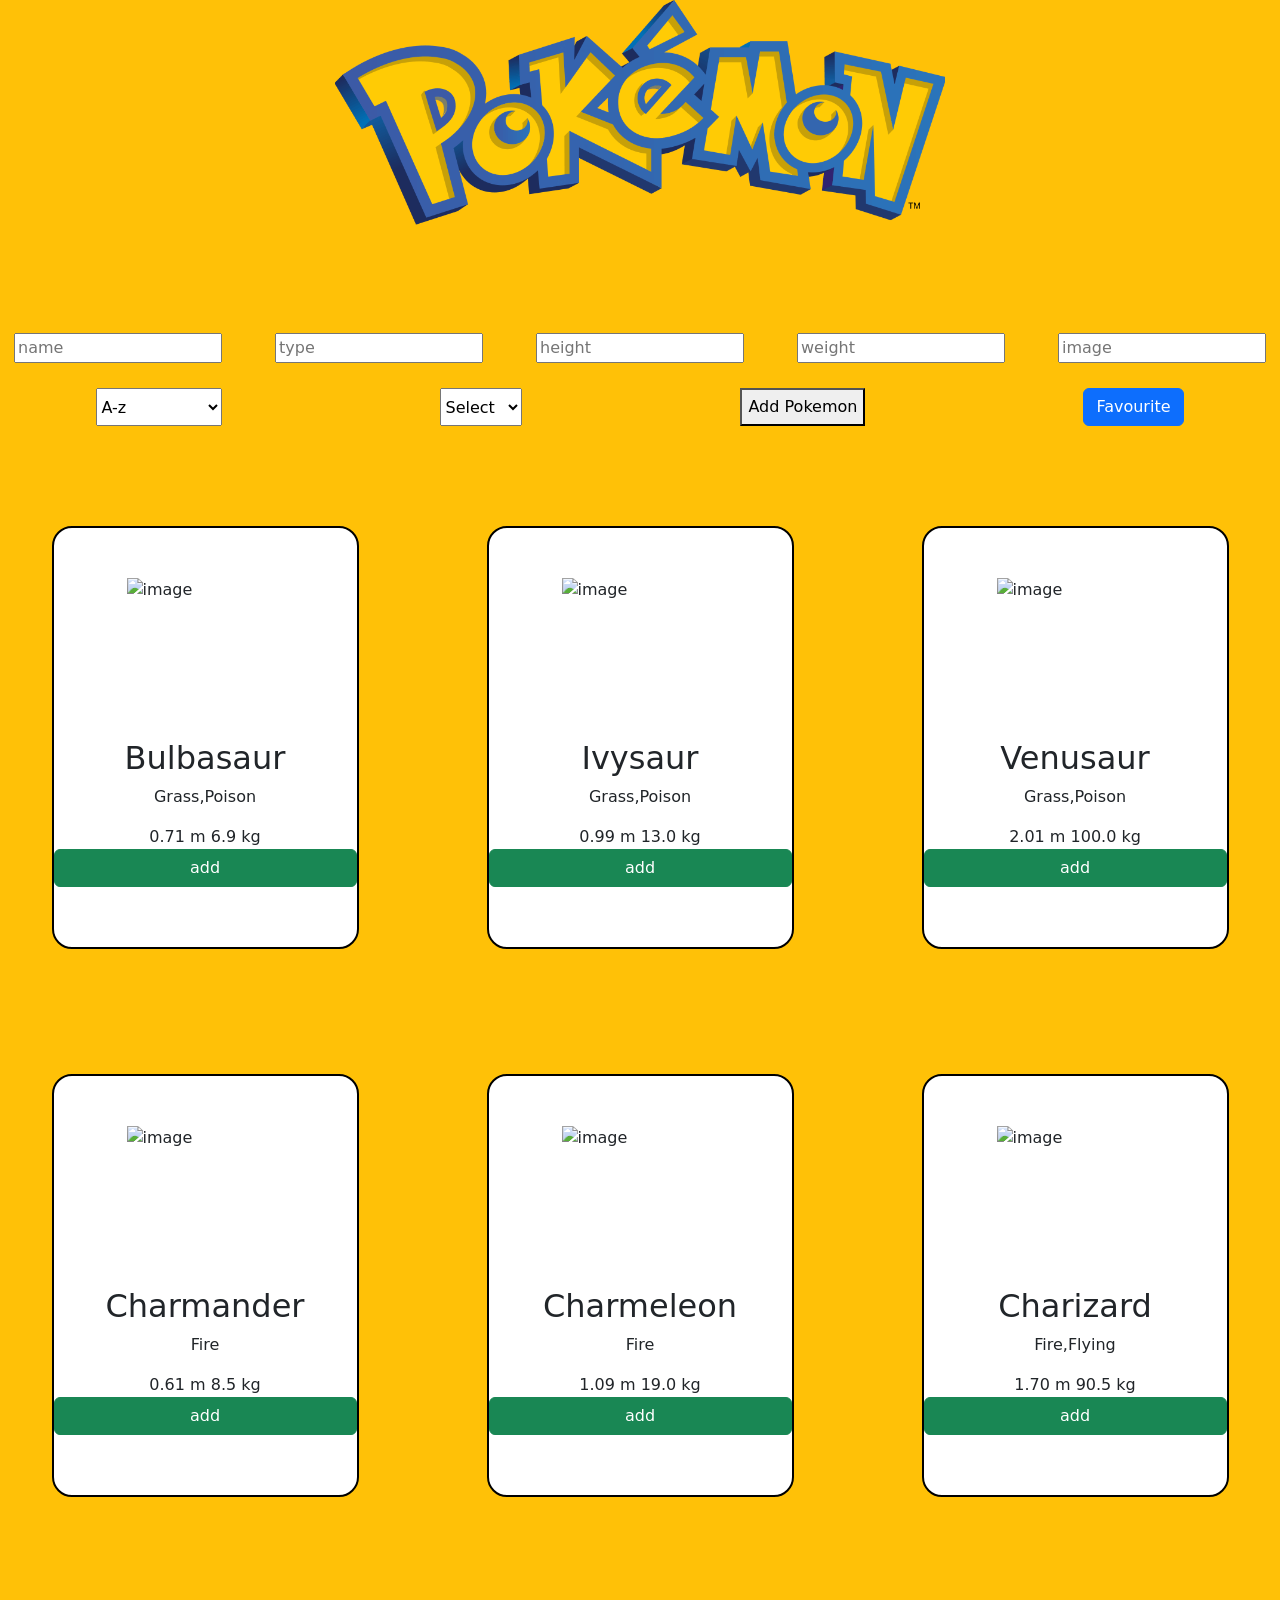
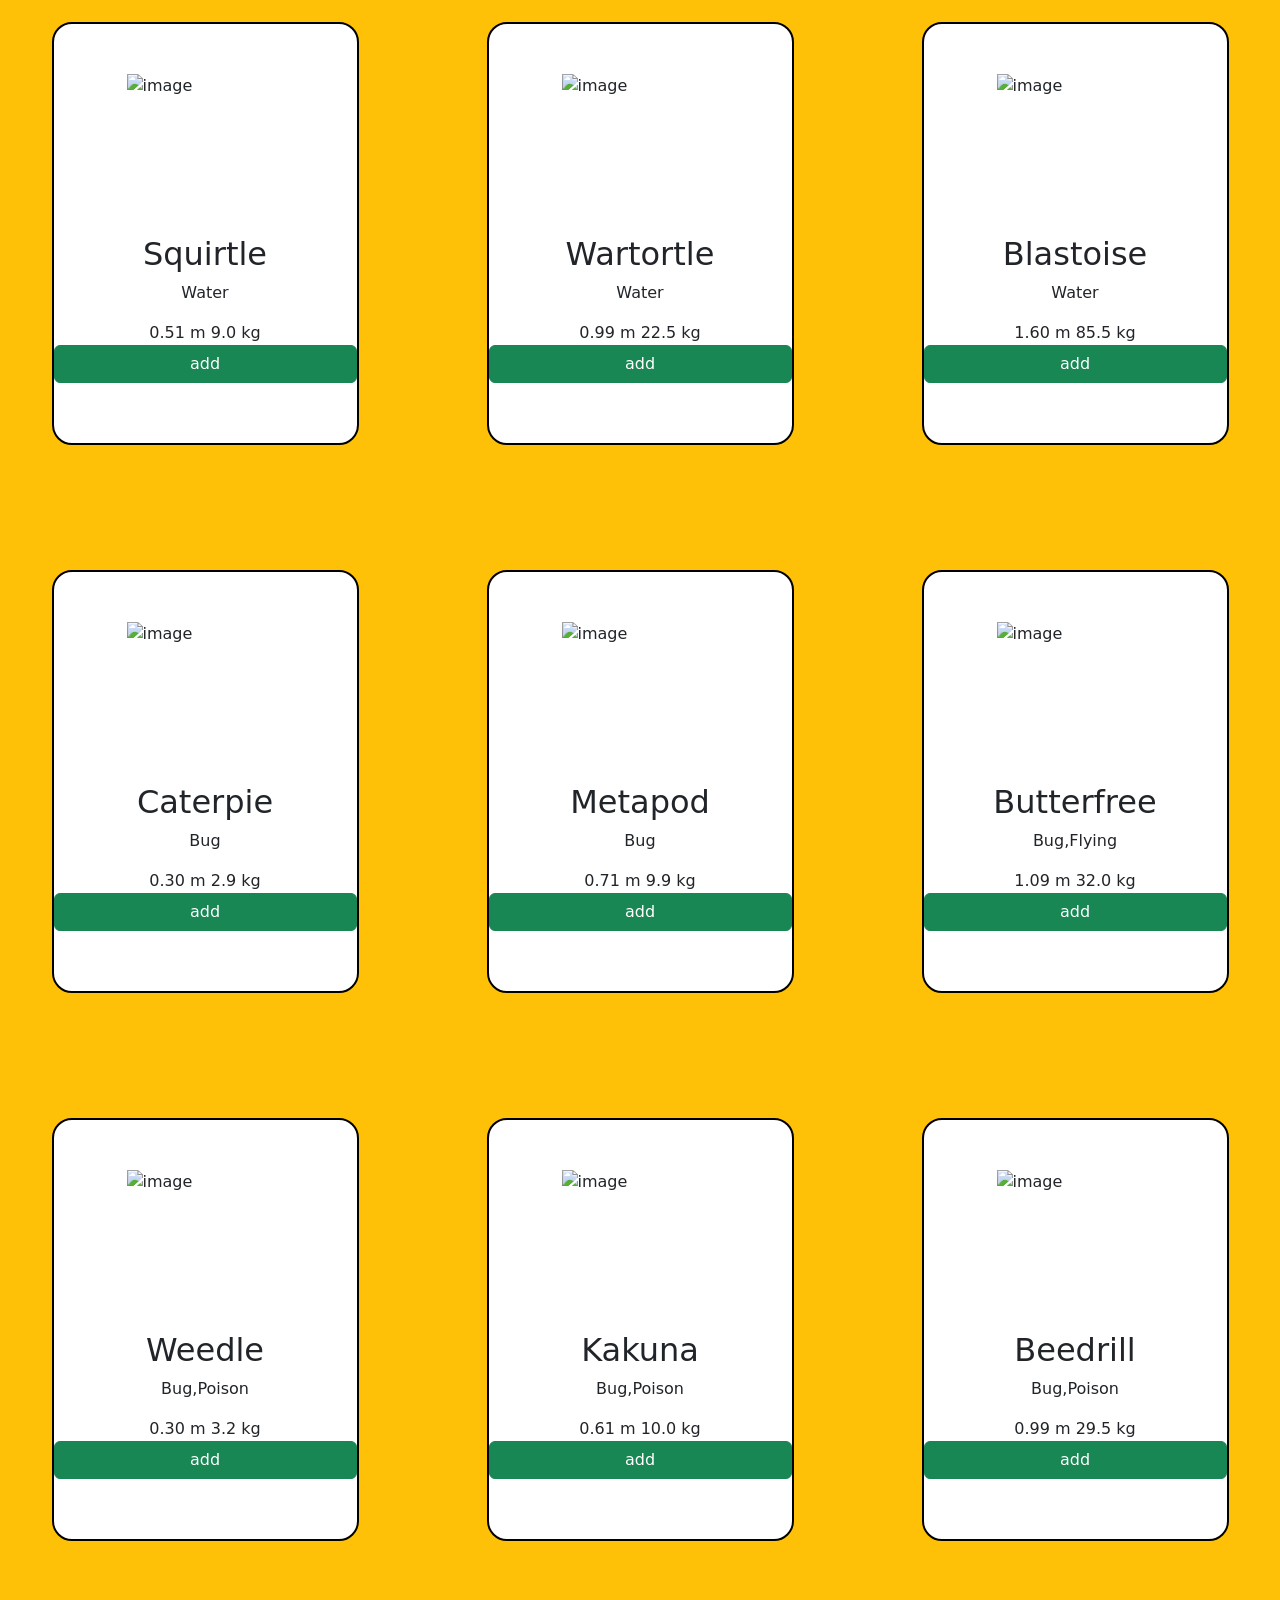
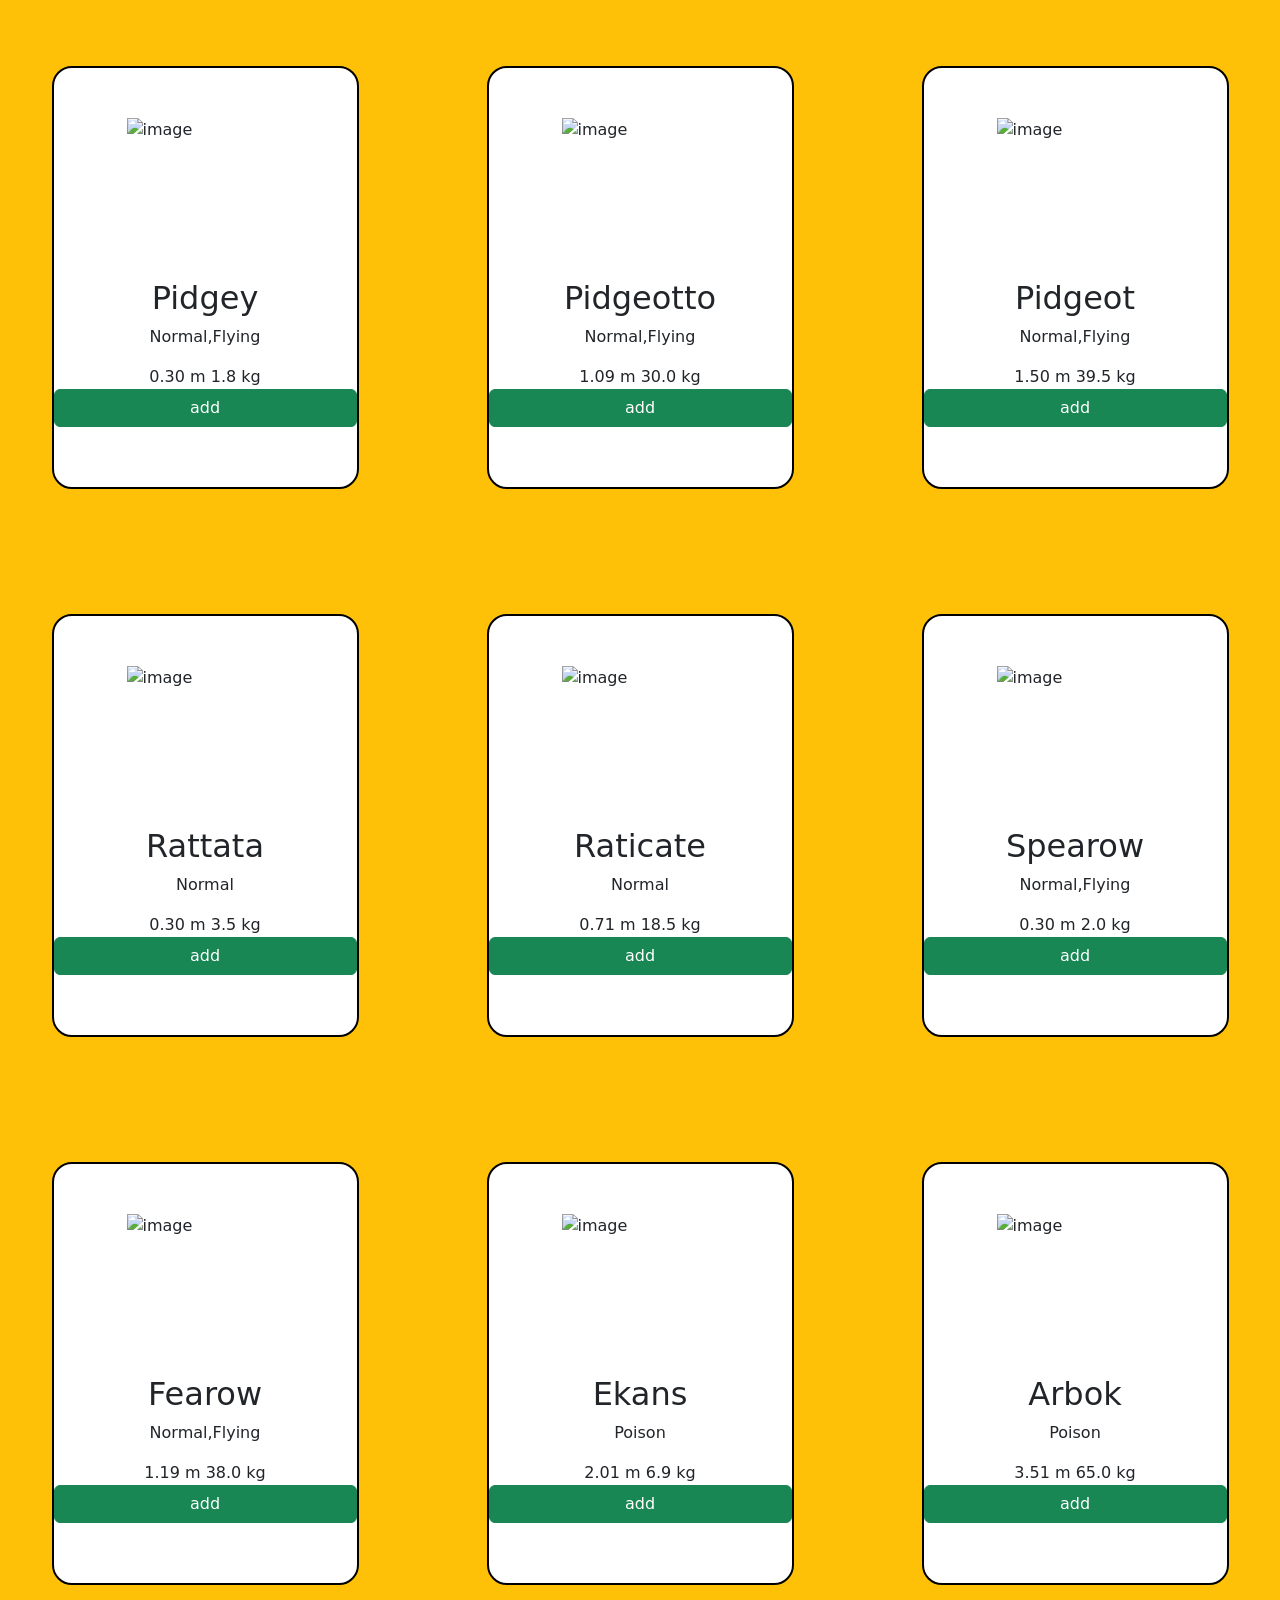
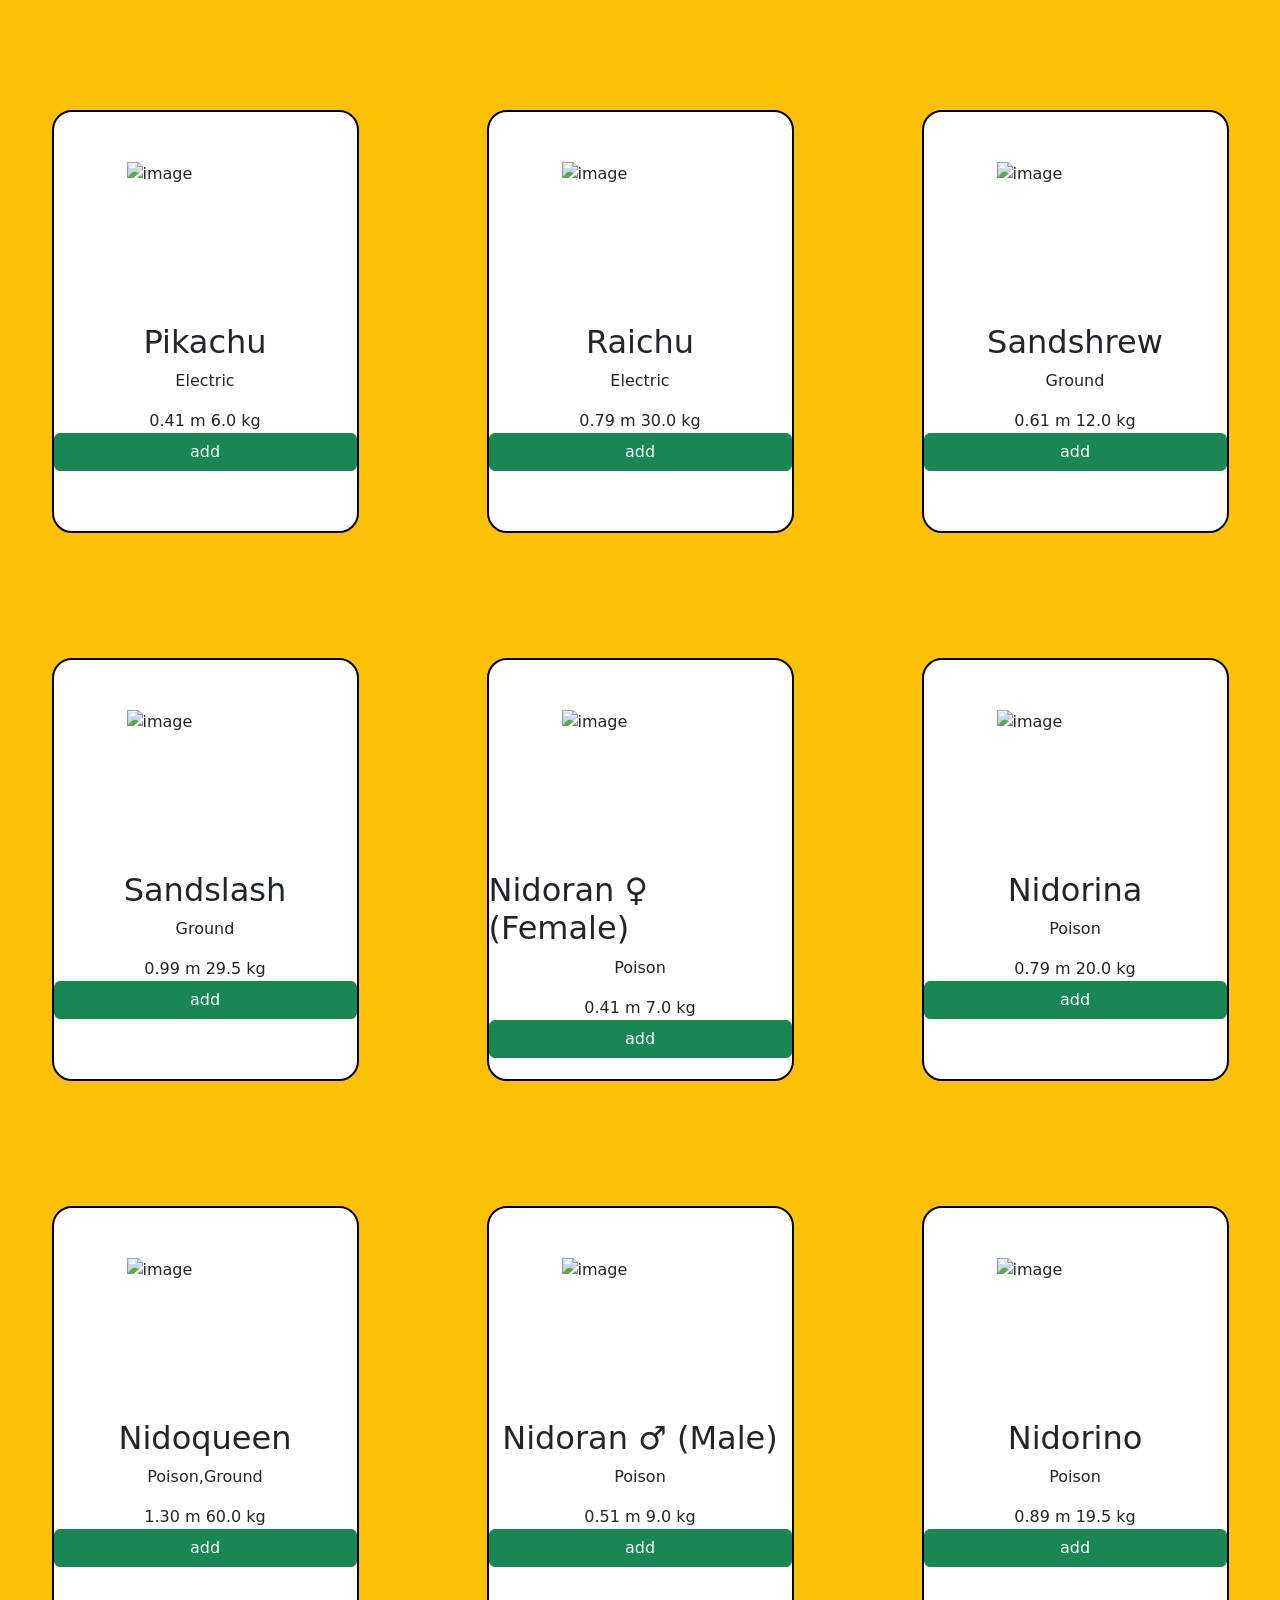
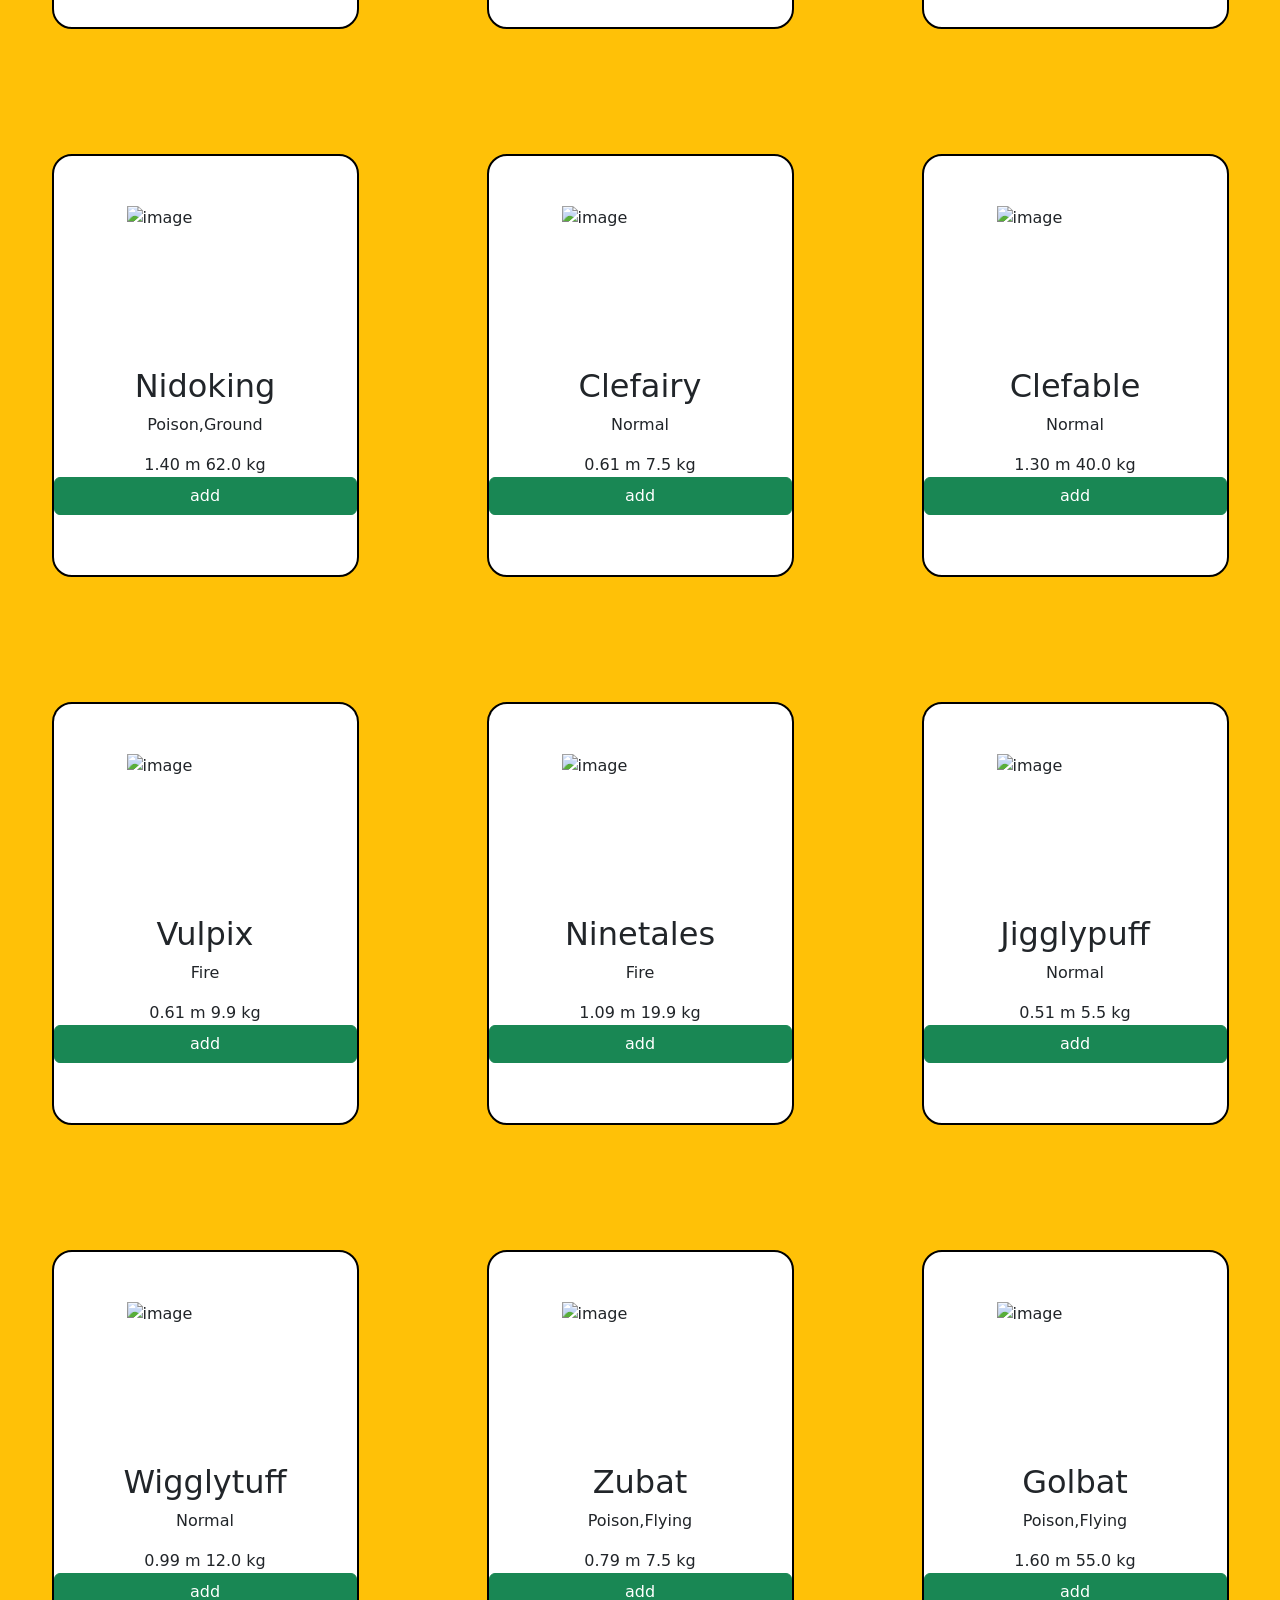
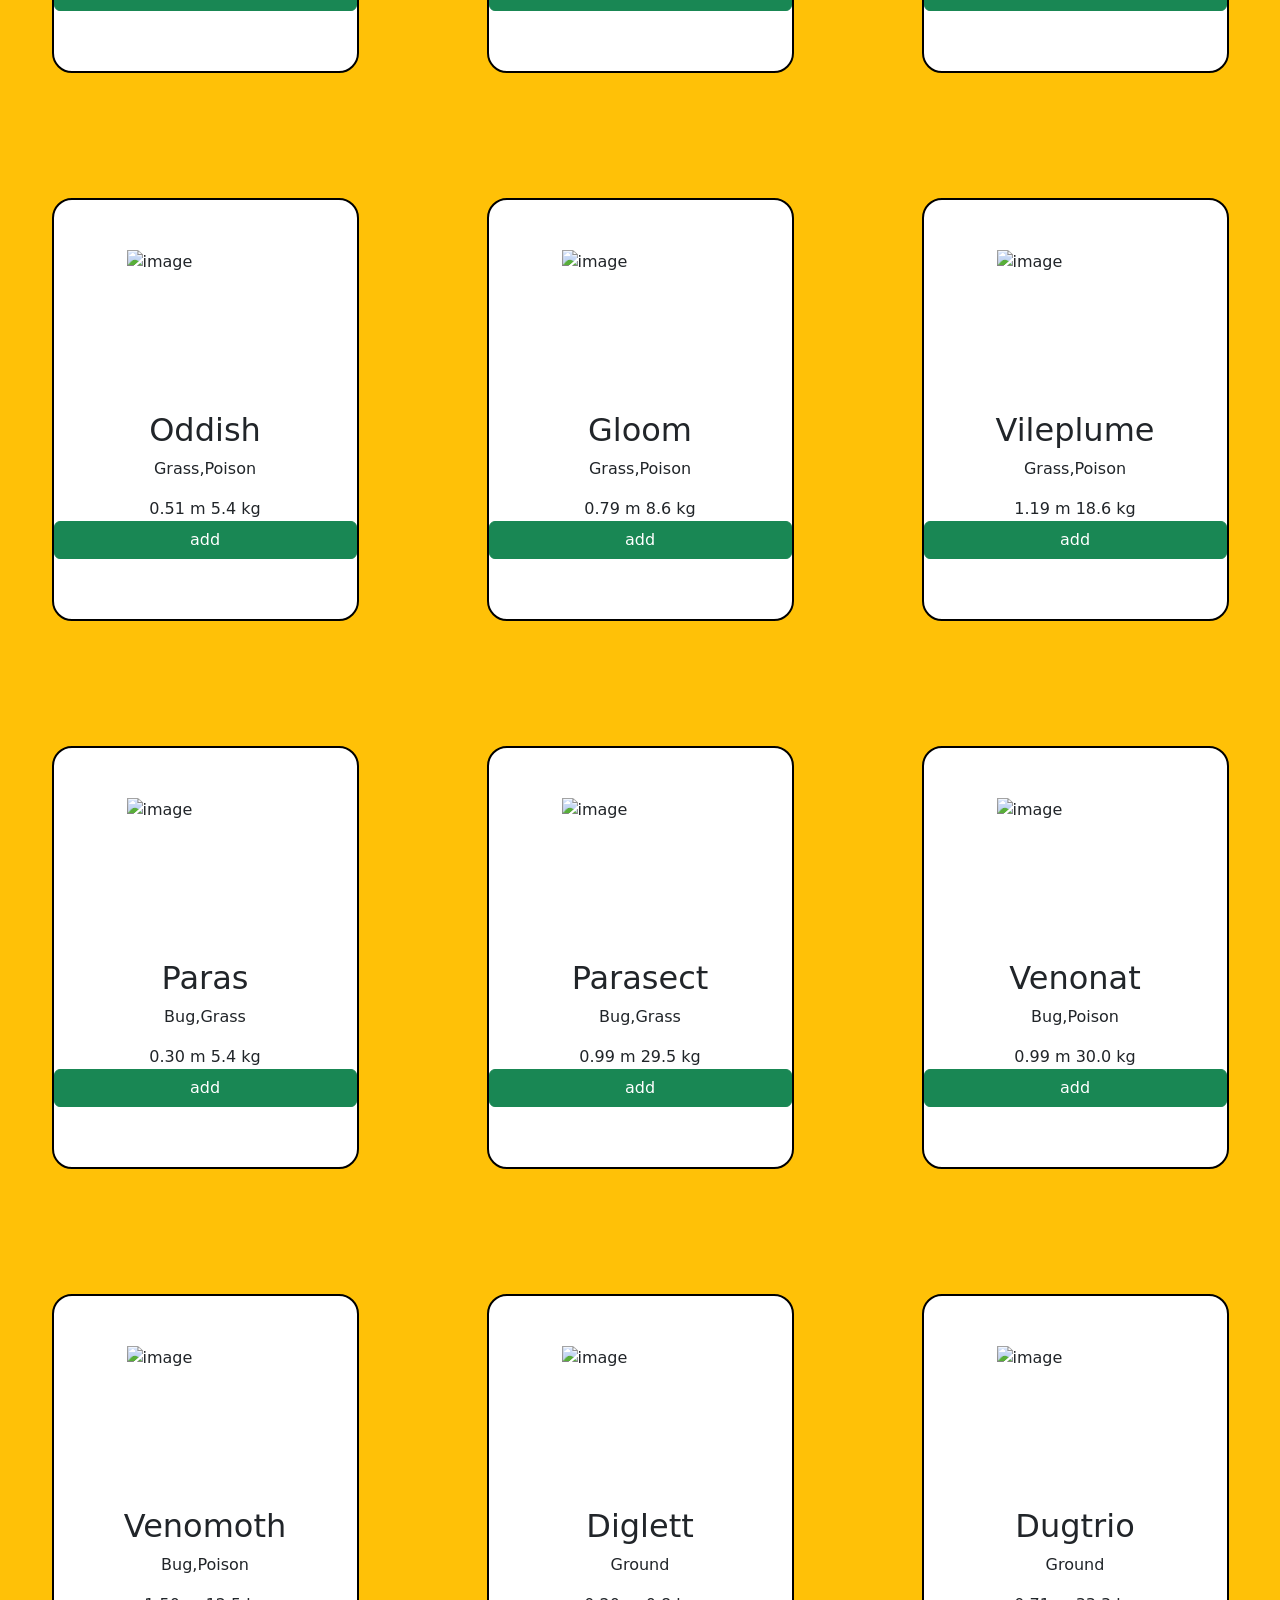
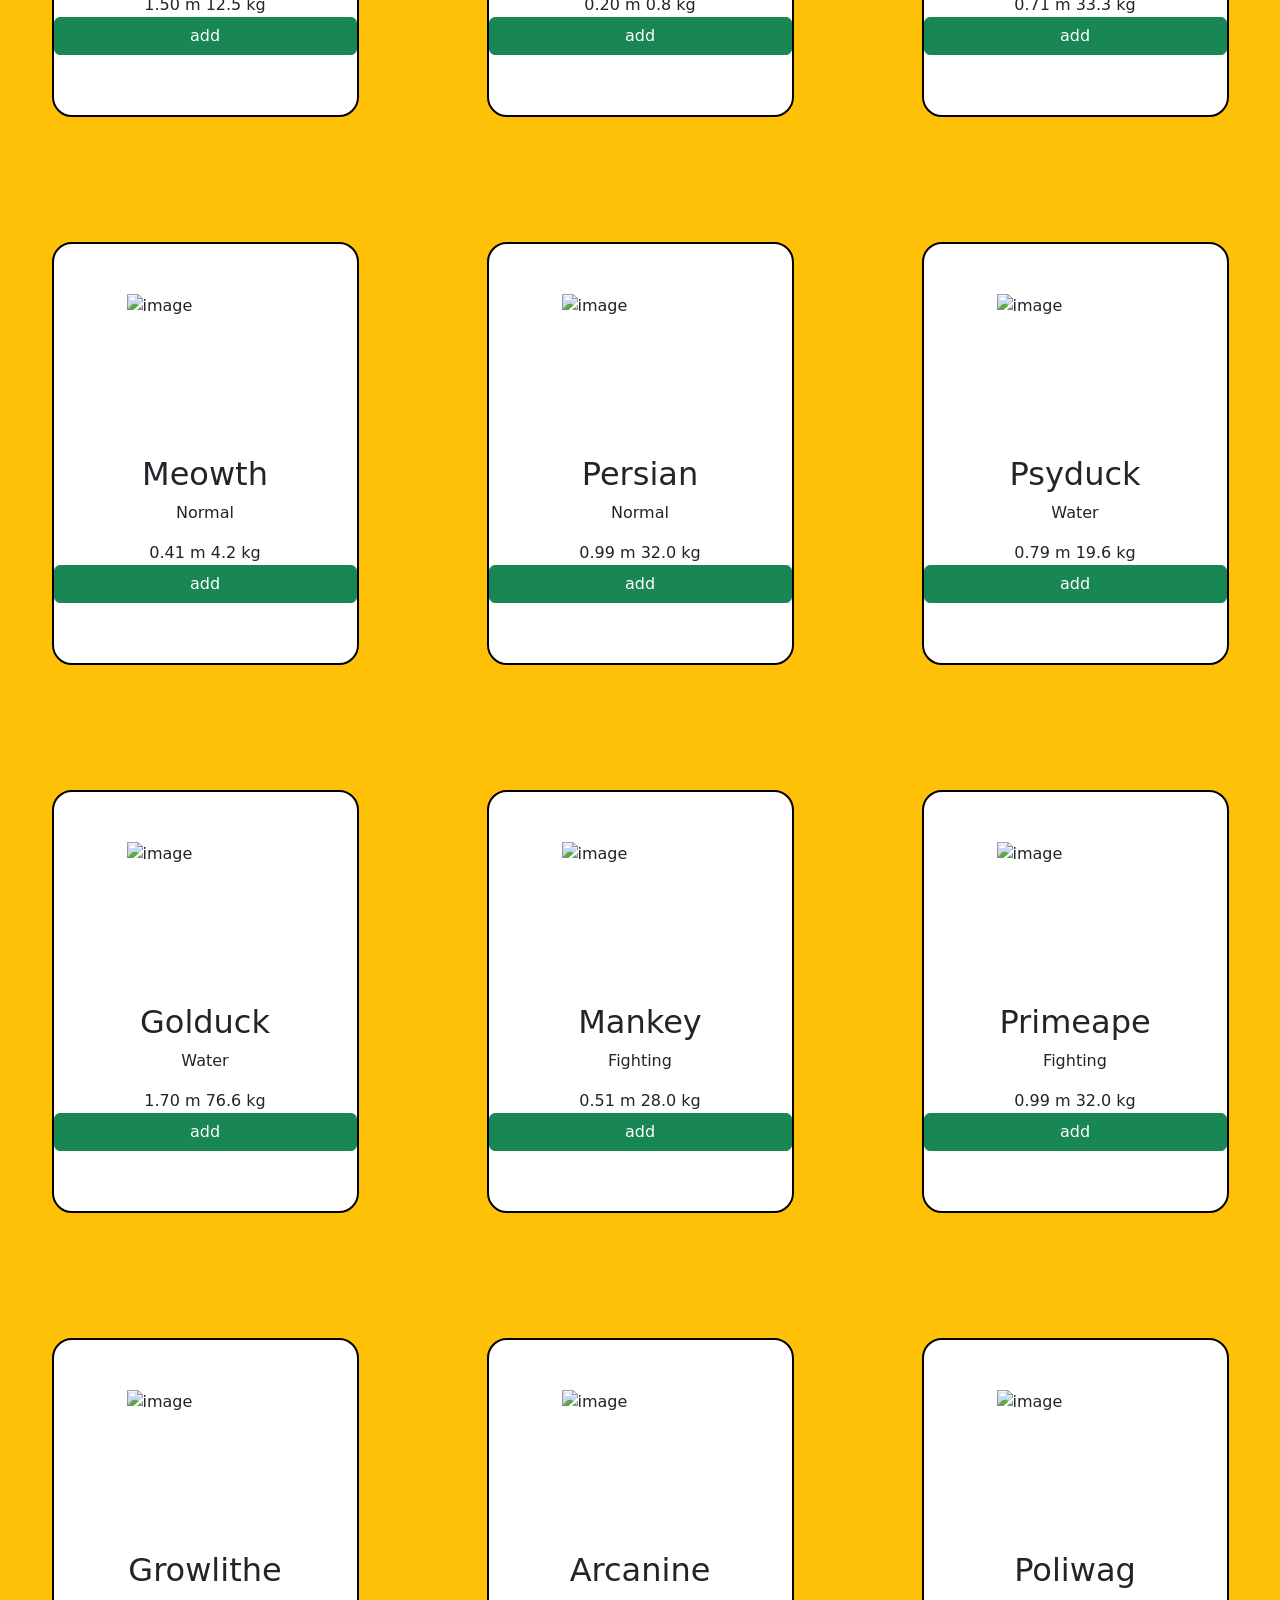
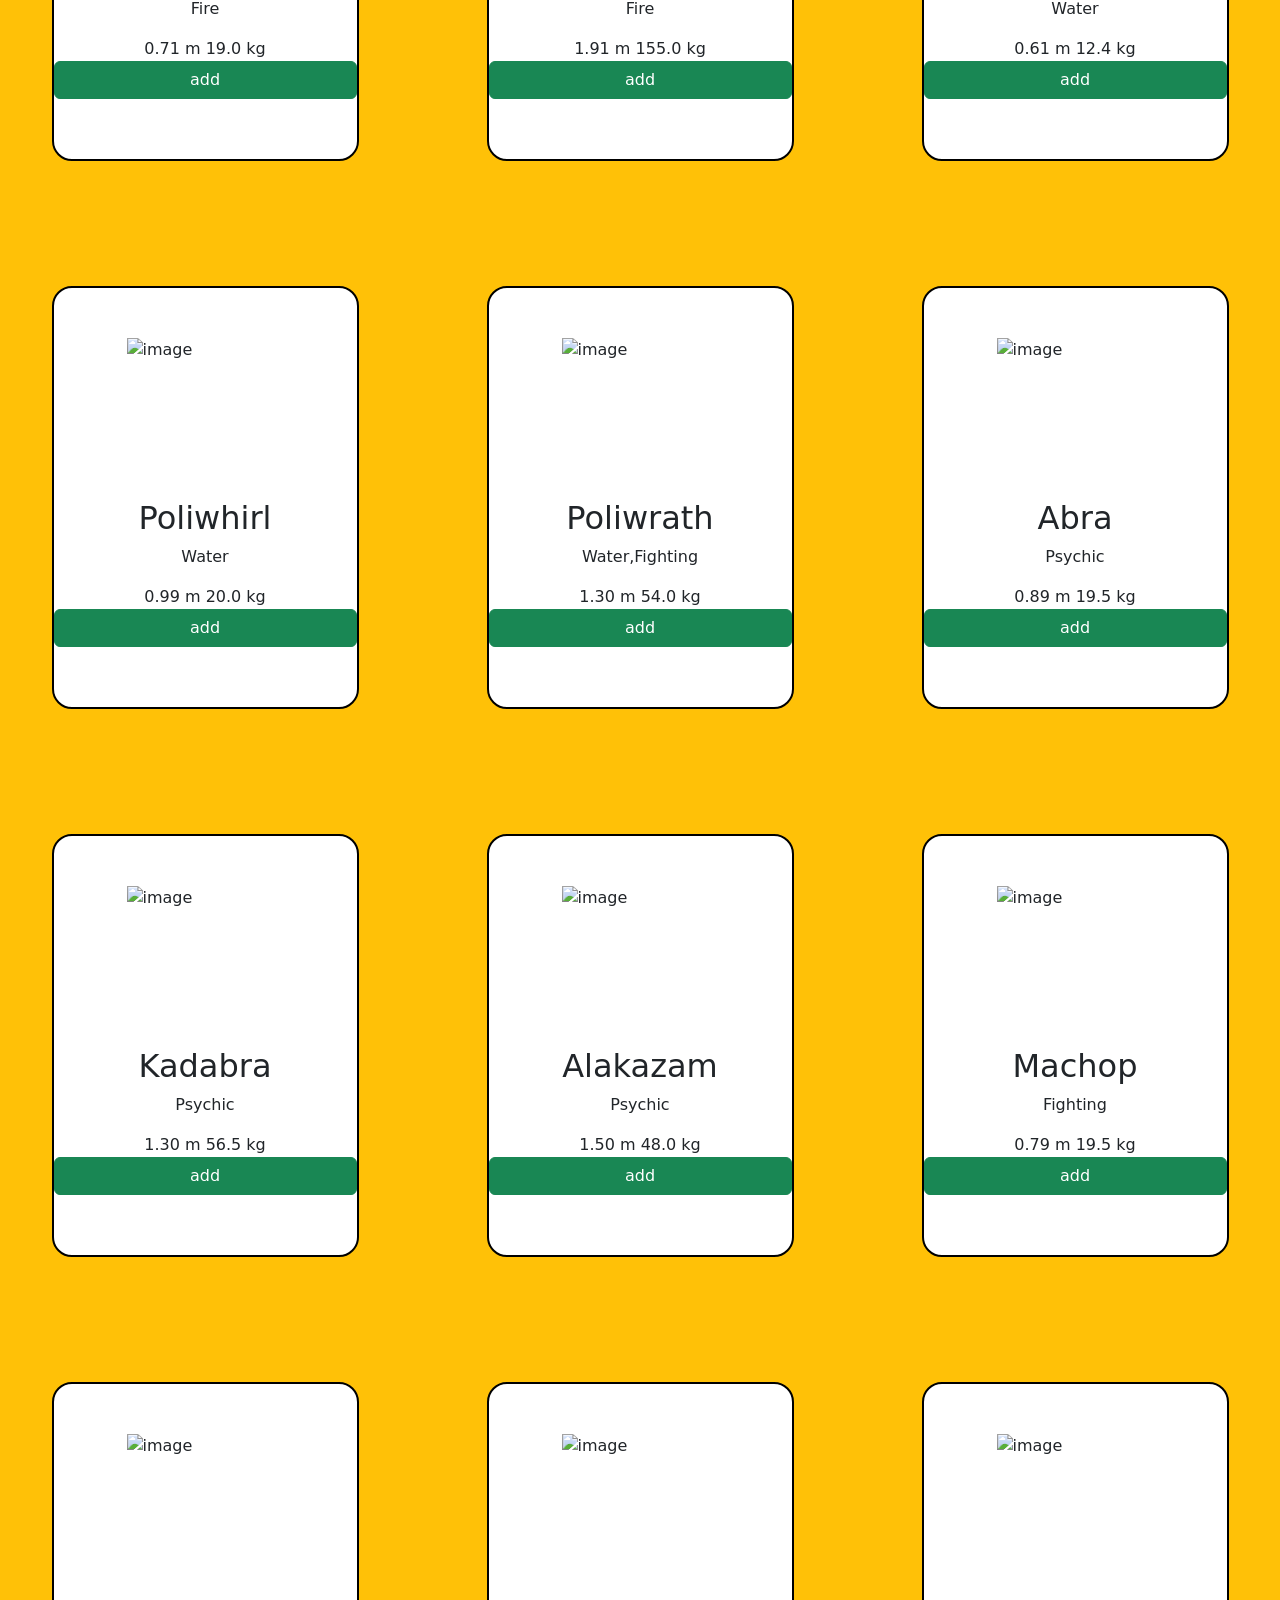
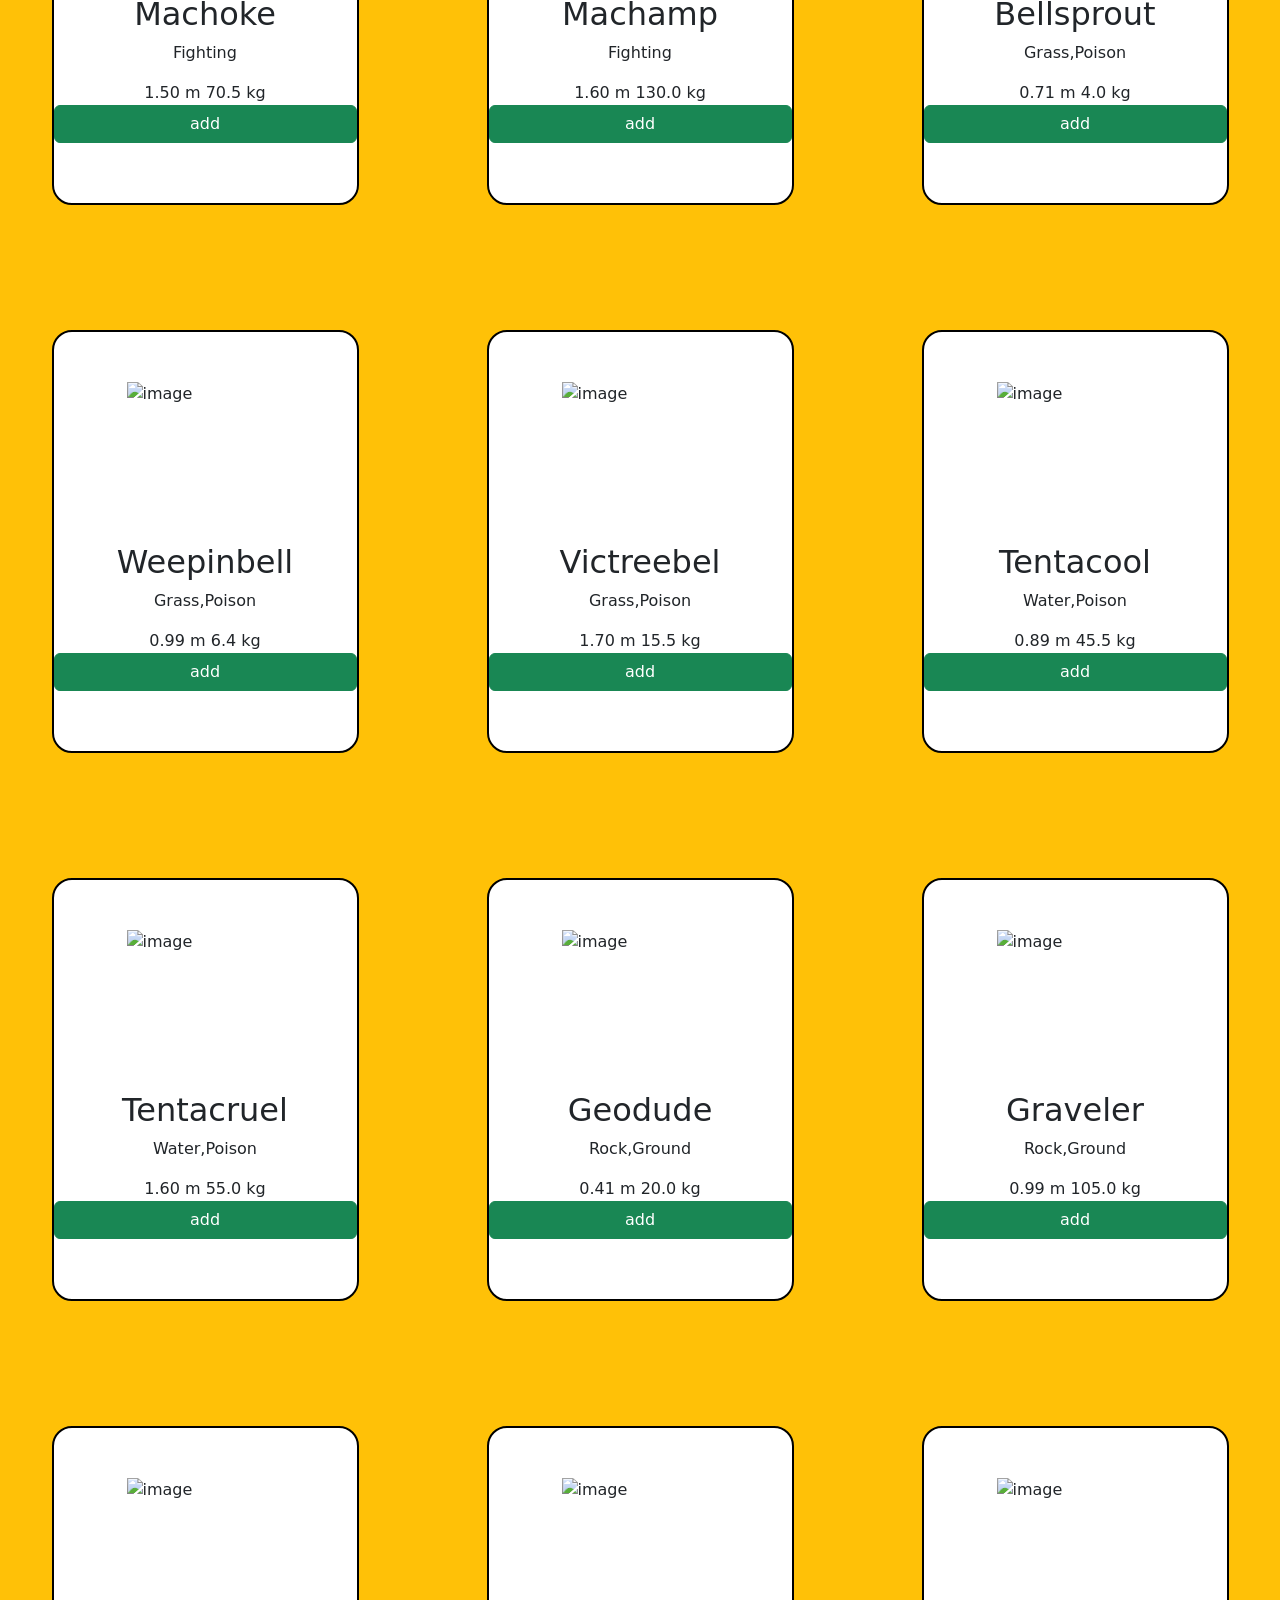
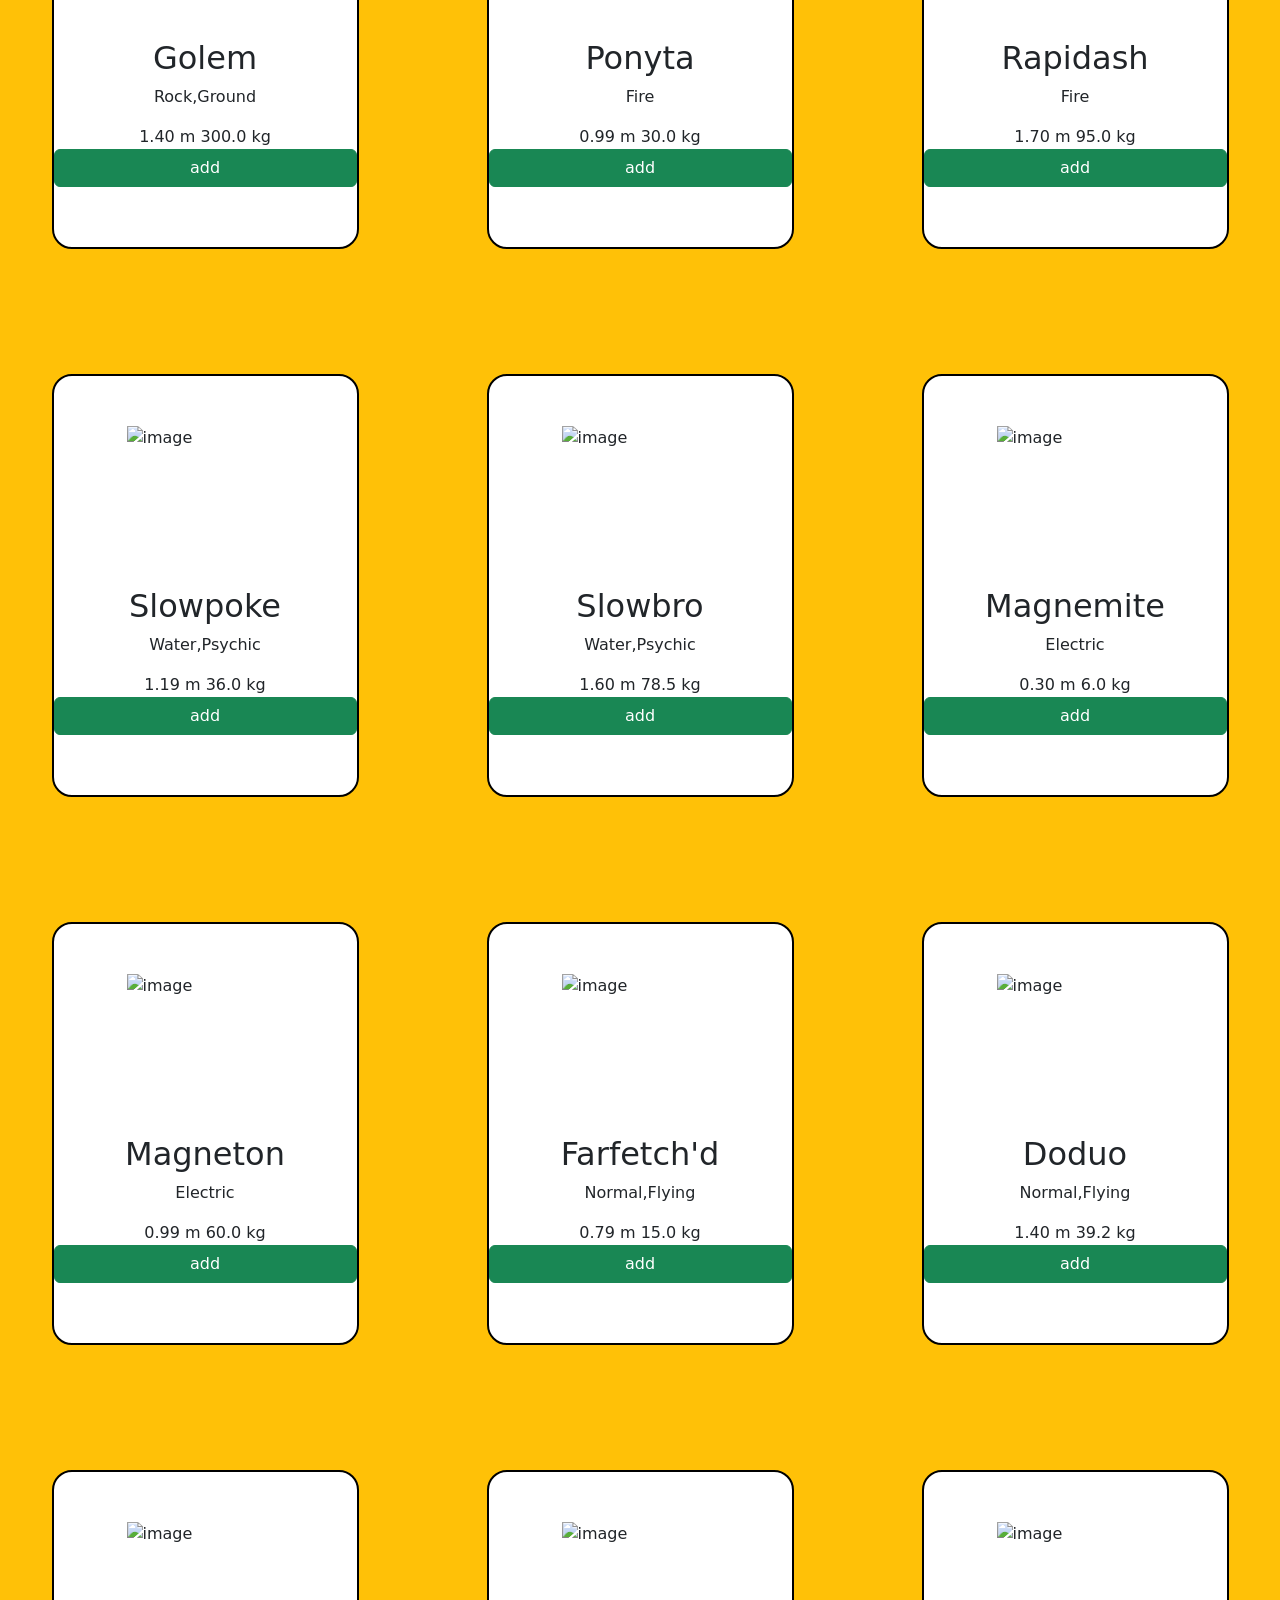
==== commit a24d2194: "pokemon update" ====
--- a/index.html
+++ b/index.html
@@ -89,12 +89,16 @@
                 <option>Rock</option>
             </select>
             <!-- <input type="search" data-search-pokemon placeholder="search-pokemon"> -->
-            <button type="submit">Add Pokemon</button>
+             <button type="submit">Add Pokemon</button>       
+            <button type="button"
+        class="btn btn-primary"
+        data-modal-open="#test-modal" 
+        >Favourite</button>
         </div>
     </form>
            <div class="add" data-add-box-pokemon>
+           </div>
 
-           </div>
 
            <template data-template-card class="template-cl">
             <div class="card">
@@ -109,15 +113,22 @@
                 </div>
      
 
-             <button data-favourite-button type="button" class="btn btn-success w-100">Add</button>
-                <button data-delete-button type="button" class="btn btn-danger w-100 ">Delete</button>
+             <button data-favorite-btn type="button" class="btn btn-success w-100">add</button>
+                <!-- <button data-delete-button type="button" class="btn btn-danger w-100 ">Delete</button> -->
             </div>  
-           </template>
-         
+           </template>  
         </div>
+
+        <div class="my-modal" id="test-modal" data-modal>
+            <div class="my-modal__content">
+                <button type="button" data-modal-close>X</button>
+                <div data-favorite-list></div>
+            </div>
+                </div>
 
     </section>
     <script src="./js/pokemon.js"></script>
+    <script src="./js/modal.js"></script>
     <script src="./js/app.js"></script>
 </body>
 
--- a/css/main.css
+++ b/css/main.css
@@ -77,4 +77,26 @@
   font-family: "Roboto", sans-serif;
   font-weight: 700;
   font-size: 24px;
+}
+
+.my-modal {
+  position: fixed;
+  inset: 0;
+  background-color: rgba(0, 0, 0, 0.5);
+  display: flex;
+  align-items: center;
+  justify-content: center;
+  display: none;
+  z-index: 999;
+}
+.my-modal.show {
+  display: flex;
+}
+
+.my-modal__content {
+  max-width: 600px;
+  padding: 30px;
+  background: #fff;
+  border-radius: 10px;
+  z-index: 100;
 }/*# sourceMappingURL=main.css.map */
